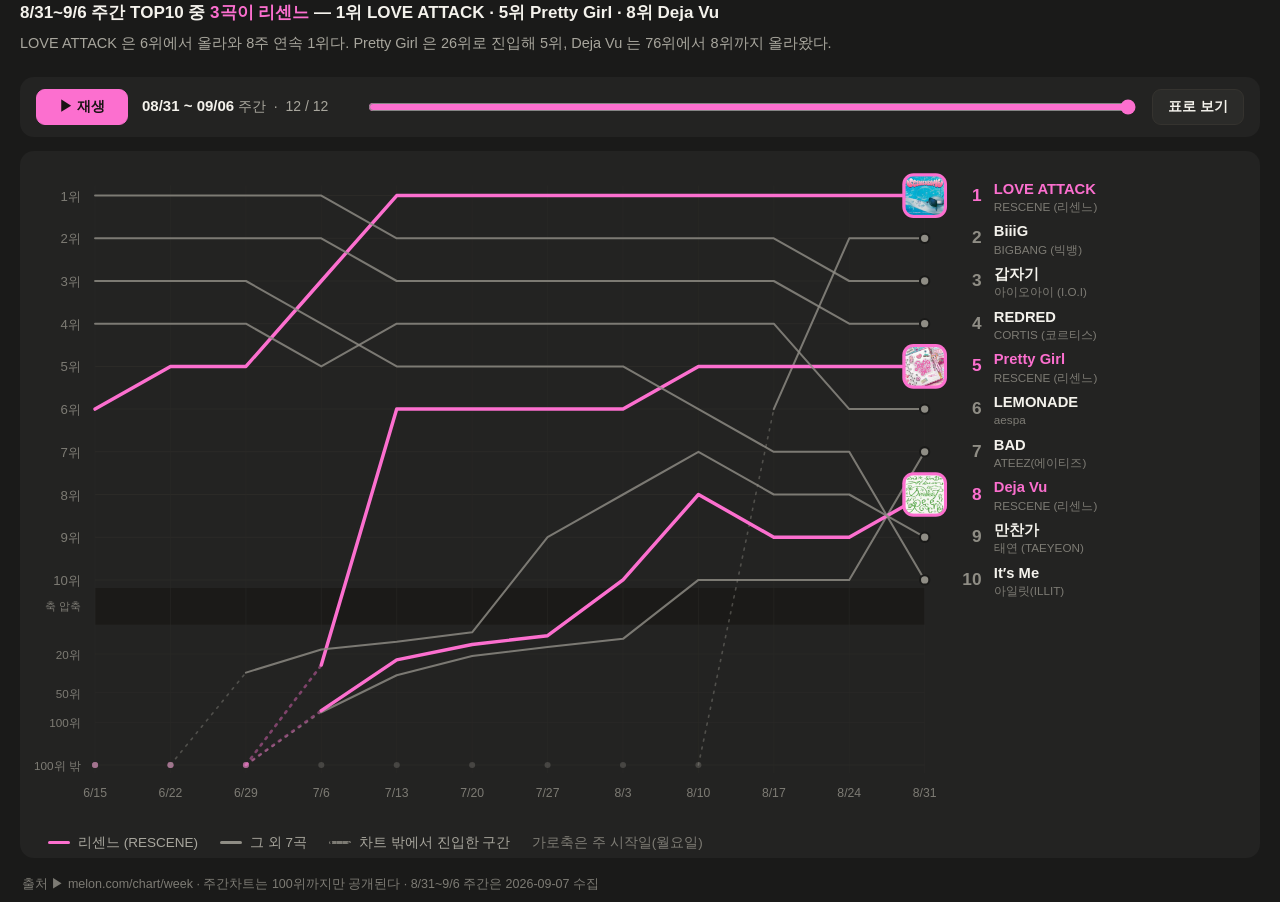
==== melon-chart.html @ 65bd8edc "멜론 주간차트 칸을 넣는다 — 만들어 둔 차트를 그대로 끼운다 2026-08-31~09-06 주간 TOP10 중 3곡이 리센느(1위 LOVE ATTACK · 5위 Pretty Gi" ====
<!doctype html>
<html lang="ko">
<head>
<meta charset="utf-8">
<meta name="viewport" content="width=device-width, initial-scale=1">
<title>멜론 주간 TOP10, 지난 12주 순위 추이</title>
<style>
  :root{
    color-scheme: dark;
    --surface:#1a1a19; --panel:#232322; --panel2:#2b2b29;
    --ink:#f4f2ec; --ink2:#a8a69d; --ink3:#7d7b74;
    --grid:#2b2a27; --grid2:#35332f;
    --gray:#8f8d85;          /* 그 외 7곡 */
    --pink:#fc6fcf;          /* 리센느 */
    --pinkdim:#8a3d74;
    --r:14px;
  }
  *{box-sizing:border-box}
  html,body{margin:0;background:var(--surface);color:var(--ink);
    font-family:Pretendard,'Pretendard Variable',-apple-system,'Segoe UI','Malgun Gothic',sans-serif;
    font-variant-numeric:tabular-nums; word-break:keep-all;}
  .wrap{max-width:1240px;margin:0 auto;padding:0 0 8px}
  h1{display:none}
  h1{font-size:31px;line-height:1.25;font-weight:800;margin:0 0 10px;letter-spacing:-.02em}
  .sub{font-size:17px;line-height:1.5;color:var(--ink);margin:0 0 6px;font-weight:600}
  .sub b{color:var(--pink);font-weight:800}
  .lead{font-size:14.5px;line-height:1.6;color:var(--ink2);margin:0 0 22px;max-width:860px}
  .bar{display:flex;align-items:center;gap:14px;flex-wrap:wrap;
    background:var(--panel);border-radius:var(--r);padding:12px 16px;margin-bottom:14px}
  button{font:inherit;color:var(--ink);background:var(--panel2);border:1px solid var(--grid2);
    border-radius:9px;padding:8px 15px;cursor:pointer;font-weight:600;font-size:14px}
  button:hover{border-color:var(--ink3)}
  button.play{background:var(--pink);color:#191313;border-color:var(--pink);min-width:92px}
  button.play:hover{filter:brightness(1.08)}
  button[aria-pressed="true"]{border-color:var(--pink);color:var(--pink)}
  .wk{font-size:14px;color:var(--ink2);min-width:210px}
  .wk b{color:var(--ink);font-weight:700;font-size:15px}
  input[type=range]{flex:1;min-width:200px;accent-color:var(--pink);height:22px}
  .card{background:var(--panel);border-radius:var(--r);padding:8px 10px 4px}
  svg{display:block;width:100%;height:auto;overflow:visible}
  .legend{display:flex;gap:22px;flex-wrap:wrap;align-items:center;
    padding:14px 18px 2px;font-size:13.5px;color:var(--ink2)}
  .legend i{display:inline-block;width:22px;height:3px;border-radius:2px;vertical-align:3px;margin-right:8px}
  .legend .dash{background:none;border-top:3px dotted var(--ink3);height:0}
  figcaption{font-size:12.5px;color:var(--ink3);line-height:1.6;margin:16px 2px 0}
  table{border-collapse:collapse;width:100%;font-size:13px;margin-top:8px}
  th,td{padding:7px 9px;text-align:right;border-bottom:1px solid var(--grid);white-space:nowrap}
  th:first-child,td:first-child{text-align:left}
  thead th{color:var(--ink2);font-weight:600;font-size:12px;border-bottom-color:var(--grid2)}
  tbody tr.rs td{color:var(--pink)}
  td.out{color:var(--ink3)}
  .tablewrap{overflow-x:auto;background:var(--panel);border-radius:var(--r);padding:6px 16px 14px;margin-top:14px}
  [hidden]{display:none!important}
  .tip{position:fixed;pointer-events:none;z-index:9;background:#0e0e0d;border:1px solid var(--grid2);
    border-radius:11px;padding:10px 12px;font-size:12.5px;line-height:1.55;min-width:210px;
    box-shadow:0 10px 28px rgba(0,0,0,.55);opacity:0;transition:opacity .12s}
  .tip h4{margin:0 0 7px;font-size:12px;color:var(--ink2);font-weight:600}
  .tip div{display:flex;justify-content:space-between;gap:16px}
  .tip .n{color:var(--ink3);width:26px;text-align:right}
  .tip .s{flex:1;color:var(--ink2);overflow:hidden;text-overflow:ellipsis}
  .tip .rs .s{color:var(--pink);font-weight:700}
  @media (max-width:720px){ h1{font-size:24px} .wrap{padding:22px 14px 40px} .wk{min-width:100%} }
</style>
</head>
<body>
<div class="wrap">
  <h1 id="ttl"></h1>
  <p class="sub" id="sub"></p>
  <p class="lead" id="lead"></p>

  <div class="bar">
    <button class="play" id="play">▶ 재생</button>
    <span class="wk" id="wklabel"></span>
    <input type="range" id="scrub" min="0" max="1100" value="1100" step="1" aria-label="주차 이동">
    <button id="tbtn" aria-pressed="false">표로 보기</button>
  </div>

  <figure class="card" style="margin:0">
    <svg id="chart" viewBox="0 0 1200 650" role="img" aria-labelledby="ttl"></svg>
    <div class="legend">
      <span><i style="background:var(--pink)"></i>리센느 (RESCENE)</span>
      <span><i style="background:var(--gray)"></i>그 외 7곡</span>
      <span><i class="dash"></i>차트 밖에서 진입한 구간</span>
      <span style="color:var(--ink3)">가로축은 주 시작일(월요일)</span>
    </div>
  </figure>

  <div class="tablewrap" id="tablewrap" hidden></div>
  <figcaption id="foot"></figcaption>
</div>
<div class="tip" id="tip"></div>

<script>
const D = {"곡":[{"곡":"LOVE ATTACK","아티스트":"RESCENE (리센느)","앨범":"SCENEDROME","곡ID":"37928381","최종순위":1,"리센느":true,"순위":[6,5,5,3,1,1,1,1,1,1,1,1],"cover":"[data-uri]"},{"곡":"BiiiG","아티스트":"BIGBANG (빅뱅)","앨범":"BiiiG","곡ID":"602839323","최종순위":2,"리센느":false,"순위":[null,null,null,null,null,null,null,null,null,6,2,2],"cover":null},{"곡":"갑자기","아티스트":"아이오아이 (I.O.I)","앨범":"I.O.I 3rd MINI ALBUM [I.O.I : LOOP]","곡ID":"602024048","최종순위":3,"리센느":false,"순위":[1,1,1,1,2,2,2,2,2,2,3,3],"cover":null},{"곡":"REDRED","아티스트":"CORTIS (코르티스)","앨범":"GREENGREEN","곡ID":"601807965","최종순위":4,"리센느":false,"순위":[2,2,2,2,3,3,3,3,3,3,4,4],"cover":null},{"곡":"Pretty Girl","아티스트":"RESCENE (리센느)","앨범":"Pretty Girl - Special Single","곡ID":"602450078","최종순위":5,"리센느":true,"순위":[null,null,null,26,6,6,6,6,5,5,5,5],"cover":"[data-uri]"},{"곡":"LEMONADE","아티스트":"aespa","앨범":"LEMONADE - The 2nd Album","곡ID":"602115220","최종순위":6,"리센느":false,"순위":[4,4,4,5,4,4,4,4,4,4,6,6],"cover":null},{"곡":"BAD","아티스트":"ATEEZ(에이티즈)","앨범":"GOLDEN HOUR : Part.5","곡ID":"602322595","최종순위":7,"리센느":false,"순위":[null,null,null,79,33,21,17,14,10,10,10,7],"cover":null},{"곡":"Deja Vu","아티스트":"RESCENE (리센느)","앨범":"Dearest","곡ID":"39231685","최종순위":8,"리센느":true,"순위":[null,null,null,76,23,16,13,10,8,9,9,8],"cover":"[data-uri]"},{"곡":"만찬가","아티스트":"태연 (TAEYEON)","앨범":"J-POP REMAKE Vol.1","곡ID":"602377105","최종순위":9,"리센느":false,"순위":[null,null,31,18,15,12,9,8,7,8,8,9],"cover":null},{"곡":"It′s Me","아티스트":"아일릿(ILLIT)","앨범":"MAMIHLAPINATAPAI","곡ID":"601899271","최종순위":10,"리센느":false,"순위":[3,3,3,4,5,5,5,5,6,7,7,10],"cover":null}],"주":[{"기준":"2026-06-15~2026-06-21","시작":"2026-06-15","끝":"2026-06-21"},{"기준":"2026-06-22~2026-06-28","시작":"2026-06-22","끝":"2026-06-28"},{"기준":"2026-06-29~2026-07-05","시작":"2026-06-29","끝":"2026-07-05"},{"기준":"2026-07-06~2026-07-12","시작":"2026-07-06","끝":"2026-07-12"},{"기준":"2026-07-13~2026-07-19","시작":"2026-07-13","끝":"2026-07-19"},{"기준":"2026-07-20~2026-07-26","시작":"2026-07-20","끝":"2026-07-26"},{"기준":"2026-07-27~2026-08-02","시작":"2026-07-27","끝":"2026-08-02"},{"기준":"2026-08-03~2026-08-09","시작":"2026-08-03","끝":"2026-08-09"},{"기준":"2026-08-10~2026-08-16","시작":"2026-08-10","끝":"2026-08-16"},{"기준":"2026-08-17~2026-08-23","시작":"2026-08-17","끝":"2026-08-23"},{"기준":"2026-08-24~2026-08-30","시작":"2026-08-24","끝":"2026-08-30"},{"기준":"2026-08-31~2026-09-06","시작":"2026-08-31","끝":"2026-09-06"}],"문구":{"타이틀":"멜론 주간 TOP10, 지난 12주 순위 추이","부제":"8/31~9/6 주간 TOP10 중 3곡이 리센느 — 1위 LOVE ATTACK · 5위 Pretty Girl · 8위 Deja Vu","리드":"LOVE ATTACK 은 6위에서 올라와 8주 연속 1위다. Pretty Girl 은 26위로 진입해 5위, Deja Vu 는 76위에서 8위까지 올라왔다.","꼬리":"출처 ▶ melon.com/chart/week · 주간차트는 100위까지만 공개된다 · 8/31~9/6 주간은 2026-09-07 수집"},"연속1위":8};
const 곡 = D.곡, 주 = D.주, N = 주.length;
document.getElementById('ttl').textContent  = D.문구.타이틀;
document.getElementById('lead').textContent = D.문구.리드;
document.getElementById('foot').textContent = D.문구.꼬리;
document.getElementById('sub').innerHTML =
  D.문구.부제.replace('3곡이 리센느','<b>3곡이 리센느</b>');

/* ---------- 좌표 ----------
   순위 축은 두 구간이다. 1~10 위는 선형으로 높이의 대부분을 쓰고(이 편의 이야기가
   전부 여기 있다), 11~100 위는 그 아래 압축 구간에 로그로 담는다. 두 구간 사이에
   눈에 보이는 「축 압축」 띠를 두어 눈금이 이어지지 않는다는 것을 밝힌다.        */
const W=1200, H=650, L=64, R=1200-320, T=36;
const A1=T, A2=T+378;                   // 1위 ~ 10위 (선형, 42px/순위)
const BRK1=A2+8, BRK2=A2+44;            // 축 압축 띠
const B1=BRK2, B2=BRK2+96;              // 11위 ~ 100위 (로그)
const OUT=B2+42;                        // 「100위 밖」 레인
const lg=Math.log;
const y = r => r<=10 ? A1+(r-1)/9*(A2-A1)
                     : B1+(lg(r)-lg(10))/(lg(100)-lg(10))*(B2-B1);
const x = i => L + i/(N-1)*(R-L);

const svg=document.getElementById('chart');
const NS='http://www.w3.org/2000/svg';
const el=(t,a)=>{const n=document.createElementNS(NS,t);for(const k in a)n.setAttribute(k,a[k]);return n;};

/* 정적 레이어 : 격자·눈금·주 라벨 — 애니메이션 중 다시 그리지 않는다 */
const gStatic=el('g'),gLine=el('g'),gHead=el('g'),gLab=el('g'),gHit=el('g');
svg.append(gStatic,gLine,gHead,gLab,gHit);

/* 축 압축 띠 — 눈금이 끊기는 자리를 눈에 보이게 둔다 */
gStatic.append(el('rect',{x:L,y:BRK1,width:R-L,height:BRK2-BRK1,fill:'#1b1a18'}));
{const t=el('text',{x:L-14,y:(BRK1+BRK2)/2+4,fill:'var(--ink3)','font-size':10.5,'text-anchor':'end'});
 t.textContent='축 압축'; gStatic.append(t);}

const 눈금=[[1,1],[2,1],[3,1],[4,1],[5,1],[6,1],[7,1],[8,1],[9,1],[10,1],[20,0],[50,0],[100,0]];
눈금.forEach(([r,강])=>{
  gStatic.append(el('line',{x1:L,x2:R,y1:y(r),y2:y(r),stroke:'var(--grid)','stroke-width':1,
                            opacity:강?1:.75}));
  const t=el('text',{x:L-14,y:y(r)+5,fill:'var(--ink3)','font-size':강?13:11.5,'text-anchor':'end'});
  t.textContent=r+'위'; gStatic.append(t);
});
gStatic.append(el('line',{x1:L,x2:R,y1:OUT,y2:OUT,stroke:'var(--grid)','stroke-width':1}));
{const t=el('text',{x:L-14,y:OUT+5,fill:'var(--ink3)','font-size':11.5,'text-anchor':'end'});
 t.textContent='100위 밖'; gStatic.append(t);}

주.forEach((w,i)=>{
  gStatic.append(el('line',{x1:x(i),x2:x(i),y1:T-10,y2:OUT+8,stroke:'var(--grid)','stroke-width':1,opacity:.5}));
  const [,m,d]=w.시작.split('-');
  const t=el('text',{x:x(i),y:OUT+32,fill:'var(--ink3)','font-size':12,'text-anchor':'middle'});
  t.textContent=(+m)+'/'+(+d); gStatic.append(t);
});

/* ---------- 곡별 기하 ---------- */
곡.forEach(c=>{
  c.pts = c.순위.map((r,i)=> r==null ? null : [x(i), y(r)]);
  c.first = c.순위.findIndex(r=>r!=null);           // 차트 진입 주
  c.color = c.리센느 ? 'var(--pink)' : 'var(--gray)';
  c.w     = c.리센느 ? 3.4 : 2;
  c.path  = el('path',{fill:'none',stroke:c.color,'stroke-width':c.w,
                       'stroke-linecap':'round','stroke-linejoin':'round',
                       opacity:c.리센느?1:.82});
  c.entry = el('line',{stroke:c.color,'stroke-width':c.리센느?2.6:1.6,
                       'stroke-dasharray':'2 6','stroke-linecap':'round',opacity:.42});
  gLine.append(c.entry,c.path);

  if(c.리센느){                              /* 앨범 표지가 라인의 머리를 타고 간다 */
    c.head = el('g');
    c.head.append(el('rect',{x:-22,y:-22,width:44,height:44,rx:11,fill:'var(--pink)'}));
    const im=el('image',{x:-19,y:-19,width:38,height:38,href:c.cover,
                         preserveAspectRatio:'xMidYMid slice'});
    im.setAttribute('clip-path','inset(0 round 8px)');
    c.head.append(im);
  }else{
    c.head = el('circle',{r:4.6,fill:c.color,stroke:'var(--surface)','stroke-width':2});
  }
  gHead.append(c.head);

  /* 차트 밖이었던 주 — 아래 레인에 옅은 점으로 남긴다 */
  c.outDots = el('g');
  for(let i=0;i<c.first;i++)
    c.outDots.append(el('circle',{cx:x(i),cy:OUT,r:3,fill:c.color,opacity:.32}));
  gLine.append(c.outDots);

  /* 오른쪽 끝 직접 라벨 (순위 · 곡 · 아티스트) */
  c.lab = el('g');
  const rk=el('text',{x:R+56,y:5,fill:c.color,'font-size':17,'font-weight':800,'text-anchor':'end'});
  const nm=el('text',{x:R+68,y:-2,fill:c.리센느?'var(--pink)':'var(--ink)','font-size':14.5,
                      'font-weight':c.리센느?800:600});
  const ar=el('text',{x:R+68,y:15,fill:'var(--ink3)','font-size':11.5});
  nm.textContent=c.곡; ar.textContent=c.아티스트;
  c.lab.append(rk,nm,ar); c.labRank=rk;
  gLab.append(c.lab);
});

/* ---------- 프레임 그리기 ---------- */
const 보간=(a,b,t)=>a+(b-a)*t;
function 위치(c,p){                       // p = 실수 주차 인덱스
  const i=Math.min(Math.floor(p),N-1), f=p-i;
  const a=c.pts[i], b=c.pts[i+1];
  if(a&&b) return [보간(a[0],b[0],f),보간(a[1],b[1],f)];
  if(a) return a;
  if(b&&f>0) return [x(p), OUT];          // 진입 직전: 밖 레인에서 대기
  return null;
}
function draw(p){
  const done=Math.floor(p+1e-9);
  곡.forEach(c=>{
    const seg=[];
    for(let i=c.first;i>=0&&i<=Math.min(done,N-1);i++) if(c.pts[i]) seg.push(c.pts[i]);
    const cur = p>=c.first ? 위치(c,p) : null;
    if(cur && (seg.length===0 || cur[0]>seg[seg.length-1][0]+.01)) seg.push(cur);
    c.path.setAttribute('d', seg.length>1 ? 'M'+seg.map(q=>q[0].toFixed(1)+' '+q[1].toFixed(1)).join('L') : '');

    const 보임 = cur!=null;
    c.head.style.display = 보임?'':'none';
    c.lab.style.display  = 보임?'':'none';
    c.cy = 보임 ? cur[1] : null;
    /* 「그 주 차트 밖이었다」는 점은 지나온 주까지만 켠다 */
    [...c.outDots.children].forEach((d,i)=> d.setAttribute('opacity', i<=p?.32:0));
    if(!보임){ c.entry.setAttribute('opacity',0); return; }

    if(c.리센느) c.head.setAttribute('transform','translate('+cur[0].toFixed(1)+','+cur[1].toFixed(1)+')');
    else { c.head.setAttribute('cx',cur[0].toFixed(1)); c.head.setAttribute('cy',cur[1].toFixed(1)); }

    /* 차트 밖 → 첫 등장 점을 잇는 점선 */
    if(c.first>0 && p>=c.first){
      c.entry.setAttribute('x1',x(c.first-1)); c.entry.setAttribute('y1',OUT);
      c.entry.setAttribute('x2',c.pts[c.first][0]); c.entry.setAttribute('y2',c.pts[c.first][1]);
      c.entry.setAttribute('opacity',.42);
    } else c.entry.setAttribute('opacity',0);
  });

  /* 라벨은 현재 순위 순으로 쌓되 서로 38px 이상 떨어뜨린다 */
  const 보이는=곡.filter(c=>c.cy!=null).sort((a,b)=>a.cy-b.cy);
  const wi0=Math.min(Math.round(p),N-1);
  let prev=-1e9;
  보이는.forEach(c=>{
    const ly=Math.max(c.cy, prev+38); prev=ly;
    c.lab.setAttribute('transform','translate(0,'+ly.toFixed(1)+')');
    const r=c.순위[wi0]; c.labRank.textContent = r!=null ? r : '';
  });

  const wi=Math.min(Math.round(p),N-1), w=주[wi];
  document.getElementById('wklabel').innerHTML =
    '<b>'+w.시작.slice(5).replace('-','/')+' ~ '+w.끝.slice(5).replace('-','/')+'</b> 주간 &nbsp;·&nbsp; '+(wi+1)+' / '+N;
}

/* ---------- 재생 ---------- */
const scrub=document.getElementById('scrub'), playBtn=document.getElementById('play');
scrub.max=(N-1)*100;
let p=N-1, playing=false, last=0;
const 속도=1.15;                                   // 초당 주차
function set(v){ p=Math.max(0,Math.min(N-1,v)); scrub.value=Math.round(p*100); draw(p); }
function tick(ts){
  if(!playing) return;
  if(last){ p+=(ts-last)/1000*속도; }
  last=ts;
  if(p>=N-1){ set(N-1); stop(); return; }
  set(p); requestAnimationFrame(tick);
}
function play(){ if(p>=N-1) p=0; playing=true; last=0; playBtn.textContent='❚❚ 정지';
  requestAnimationFrame(tick); }
function stop(){ playing=false; playBtn.textContent='▶ 재생'; }
playBtn.onclick=()=> playing?stop():play();
scrub.oninput=()=>{ stop(); set(+scrub.value/100); };

/* ---------- 크로스헤어 · 툴팁 ---------- */
const tip=document.getElementById('tip');
const hit=el('rect',{x:L,y:T-14,width:R-L,height:OUT-T+28,fill:'transparent'});
const cross=el('line',{y1:T-14,y2:OUT+8,stroke:'var(--ink3)','stroke-width':1,opacity:0});
gHit.append(cross,hit);
hit.addEventListener('pointermove',e=>{
  const bb=svg.getBoundingClientRect(), sx=(e.clientX-bb.left)/bb.width*W;
  const i=Math.max(0,Math.min(N-1,Math.round((sx-L)/((R-L)/(N-1)))));
  cross.setAttribute('x1',x(i)); cross.setAttribute('x2',x(i)); cross.setAttribute('opacity',.6);
  const w=주[i];
  const 행=곡.map(c=>({c,r:c.순위[i]})).sort((a,b)=>(a.r??999)-(b.r??999));
  tip.innerHTML='<h4>'+w.시작+' ~ '+w.끝+'</h4>'+행.map(o=>
    '<div class="'+(o.c.리센느?'rs':'')+'"><span class="n">'+(o.r??'–')+'</span>'+
    '<span class="s">'+o.c.곡+'</span></div>').join('');
  tip.style.opacity=1;
  const tw=tip.offsetWidth||230;
  tip.style.left=Math.min(window.innerWidth-tw-12,e.clientX+18)+'px';
  tip.style.top =Math.min(window.innerHeight-tip.offsetHeight-12,e.clientY-30)+'px';
});
hit.addEventListener('pointerleave',()=>{tip.style.opacity=0;cross.setAttribute('opacity',0);});

/* ---------- 표 ---------- */
const tw=document.getElementById('tablewrap'), tbtn=document.getElementById('tbtn');
tw.innerHTML='<table><thead><tr><th>곡 · 아티스트</th>'+
  주.map(w=>'<th>'+w.시작.slice(5).replace('-','/')+'</th>').join('')+'</tr></thead><tbody>'+
  곡.map(c=>'<tr class="'+(c.리센느?'rs':'')+'"><td>'+c.곡+' <span style="color:var(--ink3)">· '+c.아티스트+'</span></td>'+
    c.순위.map(r=>r==null?'<td class="out">밖</td>':'<td>'+r+'</td>').join('')+'</tr>').join('')+
  '</tbody></table><p style="font-size:12px;color:var(--ink3);margin:10px 2px 0">「밖」 = 그 주 100위 밖. 멜론 주간차트는 100위까지만 공개된다.</p>';
tbtn.onclick=()=>{const on=tw.hidden; tw.hidden=!on; tbtn.setAttribute('aria-pressed',String(on));
  tbtn.textContent = on?'표 접기':'표로 보기';};

draw(N-1);
</script>
<script>
/* 부모(rescene-now)에게 제 높이를 알려 준다 — 창 폭에 따라 내용 높이가 달라진다 */
function _h(){ try{ parent.postMessage(
  {멜론차트높이: Math.ceil(document.body.getBoundingClientRect().height)}, "*"); }catch(e){} }
new ResizeObserver(_h).observe(document.body); addEventListener("load", _h); _h();
</script>
</body>
</html>
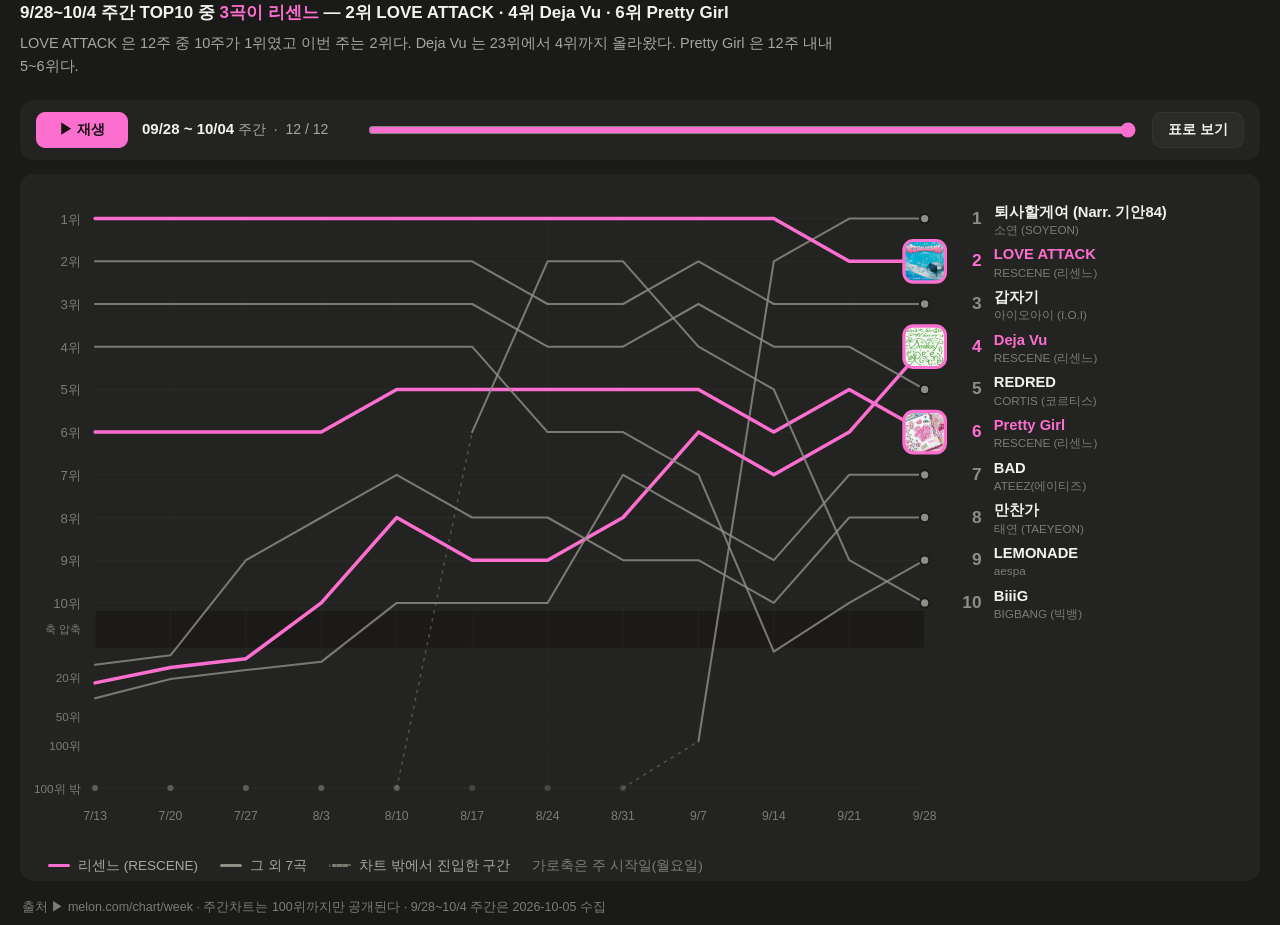
==== commit f15ff5ca: "멜론 주간차트를 9/28~10/4 주로, 광고 영상 34편 추가 - melon-chart.html: 12주 구간 7/13~10/4, TOP10 중 리센느 2위·4위·6위. 문구를 " ====
--- a/melon-chart.html
+++ b/melon-chart.html
@@ -77,12 +77,7 @@
 
   <figure class="card" style="margin:0">
     <svg id="chart" viewBox="0 0 1200 650" role="img" aria-labelledby="ttl"></svg>
-    <div class="legend">
-      <span><i style="background:var(--pink)"></i>리센느 (RESCENE)</span>
-      <span><i style="background:var(--gray)"></i>그 외 7곡</span>
-      <span><i class="dash"></i>차트 밖에서 진입한 구간</span>
-      <span style="color:var(--ink3)">가로축은 주 시작일(월요일)</span>
-    </div>
+    <div class="legend" id="legend"></div>
   </figure>
 
   <div class="tablewrap" id="tablewrap" hidden></div>
@@ -91,26 +86,52 @@
 <div class="tip" id="tip"></div>
 
 <script>
-const D = {"곡":[{"곡":"LOVE ATTACK","아티스트":"RESCENE (리센느)","앨범":"SCENEDROME","곡ID":"37928381","최종순위":1,"리센느":true,"순위":[6,5,5,3,1,1,1,1,1,1,1,1],"cover":"[data-uri]"},{"곡":"BiiiG","아티스트":"BIGBANG (빅뱅)","앨범":"BiiiG","곡ID":"602839323","최종순위":2,"리센느":false,"순위":[null,null,null,null,null,null,null,null,null,6,2,2],"cover":null},{"곡":"갑자기","아티스트":"아이오아이 (I.O.I)","앨범":"I.O.I 3rd MINI ALBUM [I.O.I : LOOP]","곡ID":"602024048","최종순위":3,"리센느":false,"순위":[1,1,1,1,2,2,2,2,2,2,3,3],"cover":null},{"곡":"REDRED","아티스트":"CORTIS (코르티스)","앨범":"GREENGREEN","곡ID":"601807965","최종순위":4,"리센느":false,"순위":[2,2,2,2,3,3,3,3,3,3,4,4],"cover":null},{"곡":"Pretty Girl","아티스트":"RESCENE (리센느)","앨범":"Pretty Girl - Special Single","곡ID":"602450078","최종순위":5,"리센느":true,"순위":[null,null,null,26,6,6,6,6,5,5,5,5],"cover":"[data-uri]"},{"곡":"LEMONADE","아티스트":"aespa","앨범":"LEMONADE - The 2nd Album","곡ID":"602115220","최종순위":6,"리센느":false,"순위":[4,4,4,5,4,4,4,4,4,4,6,6],"cover":null},{"곡":"BAD","아티스트":"ATEEZ(에이티즈)","앨범":"GOLDEN HOUR : Part.5","곡ID":"602322595","최종순위":7,"리센느":false,"순위":[null,null,null,79,33,21,17,14,10,10,10,7],"cover":null},{"곡":"Deja Vu","아티스트":"RESCENE (리센느)","앨범":"Dearest","곡ID":"39231685","최종순위":8,"리센느":true,"순위":[null,null,null,76,23,16,13,10,8,9,9,8],"cover":"[data-uri]"},{"곡":"만찬가","아티스트":"태연 (TAEYEON)","앨범":"J-POP REMAKE Vol.1","곡ID":"602377105","최종순위":9,"리센느":false,"순위":[null,null,31,18,15,12,9,8,7,8,8,9],"cover":null},{"곡":"It′s Me","아티스트":"아일릿(ILLIT)","앨범":"MAMIHLAPINATAPAI","곡ID":"601899271","최종순위":10,"리센느":false,"순위":[3,3,3,4,5,5,5,5,6,7,7,10],"cover":null}],"주":[{"기준":"2026-06-15~2026-06-21","시작":"2026-06-15","끝":"2026-06-21"},{"기준":"2026-06-22~2026-06-28","시작":"2026-06-22","끝":"2026-06-28"},{"기준":"2026-06-29~2026-07-05","시작":"2026-06-29","끝":"2026-07-05"},{"기준":"2026-07-06~2026-07-12","시작":"2026-07-06","끝":"2026-07-12"},{"기준":"2026-07-13~2026-07-19","시작":"2026-07-13","끝":"2026-07-19"},{"기준":"2026-07-20~2026-07-26","시작":"2026-07-20","끝":"2026-07-26"},{"기준":"2026-07-27~2026-08-02","시작":"2026-07-27","끝":"2026-08-02"},{"기준":"2026-08-03~2026-08-09","시작":"2026-08-03","끝":"2026-08-09"},{"기준":"2026-08-10~2026-08-16","시작":"2026-08-10","끝":"2026-08-16"},{"기준":"2026-08-17~2026-08-23","시작":"2026-08-17","끝":"2026-08-23"},{"기준":"2026-08-24~2026-08-30","시작":"2026-08-24","끝":"2026-08-30"},{"기준":"2026-08-31~2026-09-06","시작":"2026-08-31","끝":"2026-09-06"}],"문구":{"타이틀":"멜론 주간 TOP10, 지난 12주 순위 추이","부제":"8/31~9/6 주간 TOP10 중 3곡이 리센느 — 1위 LOVE ATTACK · 5위 Pretty Girl · 8위 Deja Vu","리드":"LOVE ATTACK 은 6위에서 올라와 8주 연속 1위다. Pretty Girl 은 26위로 진입해 5위, Deja Vu 는 76위에서 8위까지 올라왔다.","꼬리":"출처 ▶ melon.com/chart/week · 주간차트는 100위까지만 공개된다 · 8/31~9/6 주간은 2026-09-07 수집"},"연속1위":8};
+const D = {"곡":[{"곡":"퇴사할게여 (Narr. 기안84)","아티스트":"소연 (SOYEON)","앨범":"끝내주는 인생","곡ID":"602862199","최종순위":1,"리센느":false,"순위":[null,null,null,null,null,null,null,null,91,2,1,1],"cover":null},{"곡":"LOVE ATTACK","아티스트":"RESCENE (리센느)","앨범":"SCENEDROME","곡ID":"37928381","최종순위":2,"리센느":true,"순위":[1,1,1,1,1,1,1,1,1,1,2,2],"cover":"[data-uri]"},{"곡":"갑자기","아티스트":"아이오아이 (I.O.I)","앨범":"I.O.I 3rd MINI ALBUM [I.O.I : LOOP]","곡ID":"602024048","최종순위":3,"리센느":false,"순위":[2,2,2,2,2,2,3,3,2,3,3,3],"cover":null},{"곡":"Deja Vu","아티스트":"RESCENE (리센느)","앨범":"Dearest","곡ID":"39231685","최종순위":4,"리센느":true,"순위":[23,16,13,10,8,9,9,8,6,7,6,4],"cover":"[data-uri]"},{"곡":"REDRED","아티스트":"CORTIS (코르티스)","앨범":"GREENGREEN","곡ID":"601807965","최종순위":5,"리센느":false,"순위":[3,3,3,3,3,3,4,4,3,4,4,5],"cover":null},{"곡":"Pretty Girl","아티스트":"RESCENE (리센느)","앨범":"Pretty Girl - Special Single","곡ID":"602450078","최종순위":6,"리센느":true,"순위":[6,6,6,6,5,5,5,5,5,6,5,6],"cover":"[data-uri]"},{"곡":"BAD","아티스트":"ATEEZ(에이티즈)","앨범":"GOLDEN HOUR : Part.5","곡ID":"602322595","최종순위":7,"리센느":false,"순위":[33,21,17,14,10,10,10,7,8,9,7,7],"cover":null},{"곡":"만찬가","아티스트":"태연 (TAEYEON)","앨범":"J-POP REMAKE Vol.1","곡ID":"602377105","최종순위":8,"리센느":false,"순위":[15,12,9,8,7,8,8,9,9,10,8,8],"cover":null},{"곡":"LEMONADE","아티스트":"aespa","앨범":"LEMONADE - The 2nd Album","곡ID":"602115220","최종순위":9,"리센느":false,"순위":[4,4,4,4,4,4,6,6,7,11,10,9],"cover":null},{"곡":"BiiiG","아티스트":"BIGBANG (빅뱅)","앨범":"BiiiG","곡ID":"602839323","최종순위":10,"리센느":false,"순위":[null,null,null,null,null,6,2,2,4,5,9,10],"cover":null}],"주":[{"기준":"2026-07-13~2026-07-19","시작":"2026-07-13","끝":"2026-07-19"},{"기준":"2026-07-20~2026-07-26","시작":"2026-07-20","끝":"2026-07-26"},{"기준":"2026-07-27~2026-08-02","시작":"2026-07-27","끝":"2026-08-02"},{"기준":"2026-08-03~2026-08-09","시작":"2026-08-03","끝":"2026-08-09"},{"기준":"2026-08-10~2026-08-16","시작":"2026-08-10","끝":"2026-08-16"},{"기준":"2026-08-17~2026-08-23","시작":"2026-08-17","끝":"2026-08-23"},{"기준":"2026-08-24~2026-08-30","시작":"2026-08-24","끝":"2026-08-30"},{"기준":"2026-08-31~2026-09-06","시작":"2026-08-31","끝":"2026-09-06"},{"기준":"2026-09-07~2026-09-13","시작":"2026-09-07","끝":"2026-09-13"},{"기준":"2026-09-14~2026-09-20","시작":"2026-09-14","끝":"2026-09-20"},{"기준":"2026-09-21~2026-09-27","시작":"2026-09-21","끝":"2026-09-27"},{"기준":"2026-09-28~2026-10-04","시작":"2026-09-28","끝":"2026-10-04"}],"문구":{"타이틀":"멜론 주간 TOP10, 지난 12주 순위 추이","부제":"9/28~10/4 주간 TOP10 중 3곡이 리센느 — 2위 LOVE ATTACK · 4위 Deja Vu · 6위 Pretty Girl","리드":"LOVE ATTACK 은 12주 중 10주가 1위였고 이번 주는 2위다. Deja Vu 는 23위에서 4위까지 올라왔다. Pretty Girl 은 12주 내내 5~6위다.","꼬리":"출처 ▶ melon.com/chart/week · 주간차트는 100위까지만 공개된다 · 9/28~10/4 주간은 2026-10-05 수집"},"범례":[{"종류":"선","색":"var(--pink)","글":"리센느 (RESCENE)"},{"종류":"선","색":"var(--gray)","글":"그 외 7곡"},{"종류":"점선","글":"차트 밖에서 진입한 구간"},{"종류":"글","글":"가로축은 주 시작일(월요일)"}]};
 const 곡 = D.곡, 주 = D.주, N = 주.length;
 document.getElementById('ttl').textContent  = D.문구.타이틀;
 document.getElementById('lead').textContent = D.문구.리드;
 document.getElementById('foot').textContent = D.문구.꼬리;
 document.getElementById('sub').innerHTML =
-  D.문구.부제.replace('3곡이 리센느','<b>3곡이 리센느</b>');
+  D.문구.부제.replace(/(\d+곡이 리센느)/,'<b>$1</b>');
+
+/* ---------- 범례 — 막마다 선의 뜻이 달라 데이터가 정한다 ---------- */
+(D.범례 || [{종류:'선',색:'var(--pink)',글:'리센느 (RESCENE)'},
+            {종류:'선',색:'var(--gray)',글:'그 외 7곡'},
+            {종류:'점선',글:'차트 밖에서 진입한 구간'},
+            {종류:'글',글:'가로축은 주 시작일(월요일)'}]).forEach(item=>{
+  const sp=document.createElement('span');
+  if(item.종류==='선'){ const i=document.createElement('i'); i.style.background=item.색; sp.append(i); }
+  else if(item.종류==='점선'){ const i=document.createElement('i'); i.className='dash'; sp.append(i); }
+  else sp.style.color='var(--ink3)';
+  sp.append(document.createTextNode(item.글));
+  document.getElementById('legend').append(sp);
+});
 
 /* ---------- 좌표 ----------
    순위 축은 두 구간이다. 1~10 위는 선형으로 높이의 대부분을 쓰고(이 편의 이야기가
    전부 여기 있다), 11~100 위는 그 아래 압축 구간에 로그로 담는다. 두 구간 사이에
    눈에 보이는 「축 압축」 띠를 두어 눈금이 이어지지 않는다는 것을 밝힌다.        */
 const W=1200, H=650, L=64, R=1200-320, T=36;
-const A1=T, A2=T+378;                   // 1위 ~ 10위 (선형, 42px/순위)
-const BRK1=A2+8, BRK2=A2+44;            // 축 압축 띠
-const B1=BRK2, B2=BRK2+96;              // 11위 ~ 100위 (로그)
-const OUT=B2+42;                        // 「100위 밖」 레인
 const lg=Math.log;
-const y = r => r<=10 ? A1+(r-1)/9*(A2-A1)
-                     : B1+(lg(r)-lg(10))/(lg(100)-lg(10))*(B2-B1);
+const 축 = D.축 || 'top10';
+const 끊김 = D.끊김 || 'entry';          // 'entry' = 첫 진입만 점선 · '레인' = 빠진 구간을 레인으로 잇는다
+let y, 눈금, BRK1=null, BRK2=null, OUT;
+if(축==='top10'){
+  /* 1~10 위는 선형으로 높이의 대부분을 쓰고(이 편의 이야기가 전부 여기 있다),
+     11~100 위는 그 아래 압축 구간에 로그로 담는다. 사이에 「축 압축」 띠를 둔다. */
+  const A1=T, A2=T+378, B1=A2+44, B2=A2+44+96;
+  BRK1=A2+8; BRK2=A2+44; OUT=B2+42;
+  y = r => r<=10 ? A1+(r-1)/9*(A2-A1)
+                 : B1+(lg(r)-lg(10))/(lg(100)-lg(10))*(B2-B1);
+  눈금=[[1,1],[2,1],[3,1],[4,1],[5,1],[6,1],[7,1],[8,1],[9,1],[10,1],[20,0],[50,0],[100,0]];
+}else{
+  /* 'log100' — 1~100 을 한 로그 축에 담는다. 순위가 100위 근처까지 오르내리는
+     긴 구간을 볼 때 쓴다. 축이 끊기지 않으므로 압축 띠도 없다. */
+  const P1=T, P2=T+468;
+  OUT=P2+54;
+  y = r => P1+(lg(r)-lg(1))/(lg(100)-lg(1))*(P2-P1);
+  눈금=[[1,1],[2,1],[3,1],[5,1],[10,1],[20,1],[50,1],[100,1]];
+}
 const x = i => L + i/(N-1)*(R-L);
 
 const svg=document.getElementById('chart');
@@ -121,12 +142,13 @@
 const gStatic=el('g'),gLine=el('g'),gHead=el('g'),gLab=el('g'),gHit=el('g');
 svg.append(gStatic,gLine,gHead,gLab,gHit);
 
-/* 축 압축 띠 — 눈금이 끊기는 자리를 눈에 보이게 둔다 */
-gStatic.append(el('rect',{x:L,y:BRK1,width:R-L,height:BRK2-BRK1,fill:'#1b1a18'}));
-{const t=el('text',{x:L-14,y:(BRK1+BRK2)/2+4,fill:'var(--ink3)','font-size':10.5,'text-anchor':'end'});
- t.textContent='축 압축'; gStatic.append(t);}
-
-const 눈금=[[1,1],[2,1],[3,1],[4,1],[5,1],[6,1],[7,1],[8,1],[9,1],[10,1],[20,0],[50,0],[100,0]];
+/* 축 압축 띠 — 눈금이 끊기는 자리를 눈에 보이게 둔다 (top10 축에만 있다) */
+if(BRK1!=null){
+  gStatic.append(el('rect',{x:L,y:BRK1,width:R-L,height:BRK2-BRK1,fill:'#1b1a18'}));
+  const t=el('text',{x:L-14,y:(BRK1+BRK2)/2+4,fill:'var(--ink3)','font-size':10.5,'text-anchor':'end'});
+  t.textContent='축 압축'; gStatic.append(t);
+}
+
 눈금.forEach(([r,강])=>{
   gStatic.append(el('line',{x1:L,x2:R,y1:y(r),y2:y(r),stroke:'var(--grid)','stroke-width':1,
                             opacity:강?1:.75}));
@@ -137,17 +159,25 @@
 {const t=el('text',{x:L-14,y:OUT+5,fill:'var(--ink3)','font-size':11.5,'text-anchor':'end'});
  t.textContent='100위 밖'; gStatic.append(t);}
 
-주.forEach((w,i)=>{
+/* 가로축 — 칸이 많은 편(107주)은 다 적으면 뭉개지므로 데이터가 라벨을 골라 준다 */
+const x라벨 = D.x라벨 || 주.map((w,i)=>({i:i, 글:(+w.시작.split('-')[1])+'/'+(+w.시작.split('-')[2])}));
+const x라벨정리 = x라벨.filter((v,k,a)=> k===a.length-1 || (a[k+1].i - v.i) > (N-1)/22);
+x라벨정리.forEach(({i,글})=>{
   gStatic.append(el('line',{x1:x(i),x2:x(i),y1:T-10,y2:OUT+8,stroke:'var(--grid)','stroke-width':1,opacity:.5}));
-  const [,m,d]=w.시작.split('-');
   const t=el('text',{x:x(i),y:OUT+32,fill:'var(--ink3)','font-size':12,'text-anchor':'middle'});
-  t.textContent=(+m)+'/'+(+d); gStatic.append(t);
+  t.textContent=글; gStatic.append(t);
 });
 
 /* ---------- 곡별 기하 ---------- */
 곡.forEach(c=>{
   c.pts = c.순위.map((r,i)=> r==null ? null : [x(i), y(r)]);
   c.first = c.순위.findIndex(r=>r!=null);           // 차트 진입 주
+  /* 레인 모드 : 빠진 주도 「100위 밖」 레인의 자리로 친다. 그래야 60주씩 빠진 곡의
+     선이 그 사이를 가로질러 「그동안 차트에 있었다」로 읽히는 거짓이 안 생긴다.
+     밖 구간은 점선으로 그려 「값이 아니라 밖이었다는 사실」임을 밝힌다. */
+  c.레인 = OUT + (곡.indexOf(c) - (곡.length-1)/2) * (곡.length>1 ? 8 : 0);
+  c.자리 = c.순위.map((r,i)=> r==null ? [x(i), c.레인] : [x(i), y(r)]);
+  c.안 = c.순위.map(r=> r!=null);
   c.color = c.리센느 ? 'var(--pink)' : 'var(--gray)';
   c.w     = c.리센느 ? 3.4 : 2;
   c.path  = el('path',{fill:'none',stroke:c.color,'stroke-width':c.w,
@@ -155,7 +185,9 @@
                        opacity:c.리센느?1:.82});
   c.entry = el('line',{stroke:c.color,'stroke-width':c.리센느?2.6:1.6,
                        'stroke-dasharray':'2 6','stroke-linecap':'round',opacity:.42});
-  gLine.append(c.entry,c.path);
+  c.밖path = el('path',{fill:'none',stroke:c.color,'stroke-width':c.리센느?2.6:1.6,
+                       'stroke-dasharray':'2 6','stroke-linecap':'round',opacity:.42});
+  gLine.append(c.entry,c.밖path,c.path);
 
   if(c.리센느){                              /* 앨범 표지가 라인의 머리를 타고 간다 */
     c.head = el('g');
@@ -167,7 +199,8 @@
   }else{
     c.head = el('circle',{r:4.6,fill:c.color,stroke:'var(--surface)','stroke-width':2});
   }
-  gHead.append(c.head);
+  c.dot = el('circle',{r:4.2,fill:c.color,stroke:'var(--surface)','stroke-width':2});
+  gHead.append(c.head, c.dot);
 
   /* 차트 밖이었던 주 — 아래 레인에 옅은 점으로 남긴다 */
   c.outDots = el('g');
@@ -196,14 +229,55 @@
   if(b&&f>0) return [x(p), OUT];          // 진입 직전: 밖 레인에서 대기
   return null;
 }
+const 그리기 = q => q[0].toFixed(1)+' '+q[1].toFixed(1);
+function 레인그리기(c,p){
+  /* 「안」이 이어지는 토막은 실선, 「밖」이 이어지는 토막은 점선. 경계 한 점씩을
+     양쪽에 겹쳐 넣어 선이 끊겨 보이지 않게 한다. */
+  const 끝=Math.min(p,N-1), i0=Math.floor(끝), f=끝-i0;
+  const 자리=[]; for(let i=0;i<=i0;i++) 자리.push(c.자리[i]);
+  if(f>0.001 && i0+1<N){ const a=c.자리[i0], b=c.자리[i0+1];
+    자리.push([a[0]+(b[0]-a[0])*f, a[1]+(b[1]-a[1])*f]); }
+  const 안=[]; for(let i=0;i<=i0;i++) 안.push(c.안[i]);
+  if(자리.length>안.length) 안.push(c.안[Math.min(i0+1,N-1)]);
+  const 실=[], 점=[]; let cur=null, mode=null;
+  for(let i=0;i<자리.length;i++){
+    const m=안[i];
+    if(mode===null){ cur=[자리[i]]; mode=m; continue; }
+    if(m===mode){ cur.push(자리[i]); continue; }
+    cur.push(자리[i]);                                  // 경계 점을 양쪽에 겹친다
+    (mode?실:점).push(cur);
+    cur=[자리[i-1],자리[i]]; mode=m;
+  }
+  if(cur) (mode?실:점).push(cur);
+  const d=a=>a.filter(v=>v.length>1).map(v=>'M'+v.map(그리기).join('L')).join(' ');
+  c.path.setAttribute('d', d(실));
+  c.밖path.setAttribute('d', d(점));
+  c.entry.setAttribute('opacity',0);
+  return 자리[자리.length-1];
+}
 function draw(p){
   const done=Math.floor(p+1e-9);
   곡.forEach(c=>{
+    if(끊김==='레인'){
+      const cur=레인그리기(c,p);
+      const wi=Math.min(Math.round(p),N-1), 안 = c.안[wi];
+      /* 차트 안일 때만 표지가 라인 머리를 탄다 — 밖에서는 다 같은 레인이라 포개진다 */
+      c.head.style.display = 안 ? '' : 'none';
+      c.dot.style.display  = 안 ? 'none' : '';
+      c.lab.style.display=''; c.cy=cur[1];
+      if(c.리센느) c.head.setAttribute('transform','translate('+cur[0].toFixed(1)+','+cur[1].toFixed(1)+')');
+      else { c.head.setAttribute('cx',cur[0].toFixed(1)); c.head.setAttribute('cy',cur[1].toFixed(1)); }
+      c.dot.setAttribute('cx',cur[0].toFixed(1)); c.dot.setAttribute('cy',cur[1].toFixed(1));
+      [...c.outDots.children].forEach(d=>d.setAttribute('opacity',0));
+      return;
+    }
+    c.dot.style.display='none';
     const seg=[];
     for(let i=c.first;i>=0&&i<=Math.min(done,N-1);i++) if(c.pts[i]) seg.push(c.pts[i]);
     const cur = p>=c.first ? 위치(c,p) : null;
     if(cur && (seg.length===0 || cur[0]>seg[seg.length-1][0]+.01)) seg.push(cur);
     c.path.setAttribute('d', seg.length>1 ? 'M'+seg.map(q=>q[0].toFixed(1)+' '+q[1].toFixed(1)).join('L') : '');
+    c.밖path.setAttribute('d','');
 
     const 보임 = cur!=null;
     c.head.style.display = 보임?'':'none';
@@ -231,12 +305,13 @@
   보이는.forEach(c=>{
     const ly=Math.max(c.cy, prev+38); prev=ly;
     c.lab.setAttribute('transform','translate(0,'+ly.toFixed(1)+')');
-    const r=c.순위[wi0]; c.labRank.textContent = r!=null ? r : '';
+    const r=c.순위[wi0]; c.labRank.textContent = r!=null ? r : (끊김==='레인' ? '밖' : '');
   });
 
   const wi=Math.min(Math.round(p),N-1), w=주[wi];
   document.getElementById('wklabel').innerHTML =
-    '<b>'+w.시작.slice(5).replace('-','/')+' ~ '+w.끝.slice(5).replace('-','/')+'</b> 주간 &nbsp;·&nbsp; '+(wi+1)+' / '+N;
+    '<b>'+(w.라벨 || w.시작.slice(5).replace('-','/')+' ~ '+w.끝.slice(5).replace('-','/'))+'</b> '
+    + (D.단위||'주간') + ' &nbsp;·&nbsp; '+(wi+1)+' / '+N;
 }
 
 /* ---------- 재생 ---------- */
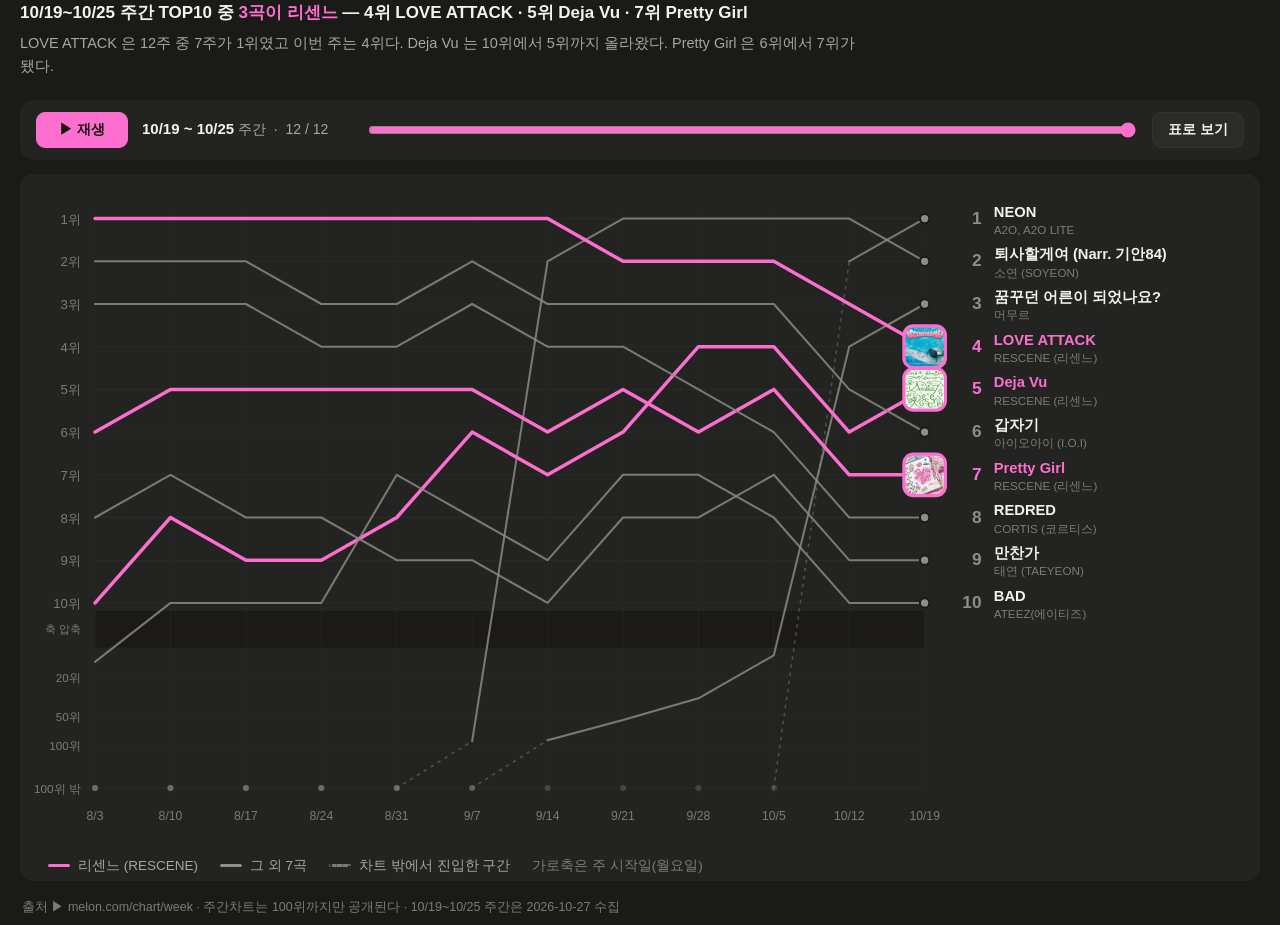
==== commit b23bded4: "data: 광고 22곳 · 155편 (우리은행·갤럭시 Z 폴드8 추가) · 멜론 주간 10/19~25 (10-31) Co-Authored-By: Claude Opus 5.5 <no" ====
--- a/melon-chart.html
+++ b/melon-chart.html
@@ -86,7 +86,7 @@
 <div class="tip" id="tip"></div>
 
 <script>
-const D = {"곡":[{"곡":"퇴사할게여 (Narr. 기안84)","아티스트":"소연 (SOYEON)","앨범":"끝내주는 인생","곡ID":"602862199","최종순위":1,"리센느":false,"순위":[null,null,null,null,null,null,null,null,91,2,1,1],"cover":null},{"곡":"LOVE ATTACK","아티스트":"RESCENE (리센느)","앨범":"SCENEDROME","곡ID":"37928381","최종순위":2,"리센느":true,"순위":[1,1,1,1,1,1,1,1,1,1,2,2],"cover":"[data-uri]"},{"곡":"갑자기","아티스트":"아이오아이 (I.O.I)","앨범":"I.O.I 3rd MINI ALBUM [I.O.I : LOOP]","곡ID":"602024048","최종순위":3,"리센느":false,"순위":[2,2,2,2,2,2,3,3,2,3,3,3],"cover":null},{"곡":"Deja Vu","아티스트":"RESCENE (리센느)","앨범":"Dearest","곡ID":"39231685","최종순위":4,"리센느":true,"순위":[23,16,13,10,8,9,9,8,6,7,6,4],"cover":"[data-uri]"},{"곡":"REDRED","아티스트":"CORTIS (코르티스)","앨범":"GREENGREEN","곡ID":"601807965","최종순위":5,"리센느":false,"순위":[3,3,3,3,3,3,4,4,3,4,4,5],"cover":null},{"곡":"Pretty Girl","아티스트":"RESCENE (리센느)","앨범":"Pretty Girl - Special Single","곡ID":"602450078","최종순위":6,"리센느":true,"순위":[6,6,6,6,5,5,5,5,5,6,5,6],"cover":"[data-uri]"},{"곡":"BAD","아티스트":"ATEEZ(에이티즈)","앨범":"GOLDEN HOUR : Part.5","곡ID":"602322595","최종순위":7,"리센느":false,"순위":[33,21,17,14,10,10,10,7,8,9,7,7],"cover":null},{"곡":"만찬가","아티스트":"태연 (TAEYEON)","앨범":"J-POP REMAKE Vol.1","곡ID":"602377105","최종순위":8,"리센느":false,"순위":[15,12,9,8,7,8,8,9,9,10,8,8],"cover":null},{"곡":"LEMONADE","아티스트":"aespa","앨범":"LEMONADE - The 2nd Album","곡ID":"602115220","최종순위":9,"리센느":false,"순위":[4,4,4,4,4,4,6,6,7,11,10,9],"cover":null},{"곡":"BiiiG","아티스트":"BIGBANG (빅뱅)","앨범":"BiiiG","곡ID":"602839323","최종순위":10,"리센느":false,"순위":[null,null,null,null,null,6,2,2,4,5,9,10],"cover":null}],"주":[{"기준":"2026-07-13~2026-07-19","시작":"2026-07-13","끝":"2026-07-19"},{"기준":"2026-07-20~2026-07-26","시작":"2026-07-20","끝":"2026-07-26"},{"기준":"2026-07-27~2026-08-02","시작":"2026-07-27","끝":"2026-08-02"},{"기준":"2026-08-03~2026-08-09","시작":"2026-08-03","끝":"2026-08-09"},{"기준":"2026-08-10~2026-08-16","시작":"2026-08-10","끝":"2026-08-16"},{"기준":"2026-08-17~2026-08-23","시작":"2026-08-17","끝":"2026-08-23"},{"기준":"2026-08-24~2026-08-30","시작":"2026-08-24","끝":"2026-08-30"},{"기준":"2026-08-31~2026-09-06","시작":"2026-08-31","끝":"2026-09-06"},{"기준":"2026-09-07~2026-09-13","시작":"2026-09-07","끝":"2026-09-13"},{"기준":"2026-09-14~2026-09-20","시작":"2026-09-14","끝":"2026-09-20"},{"기준":"2026-09-21~2026-09-27","시작":"2026-09-21","끝":"2026-09-27"},{"기준":"2026-09-28~2026-10-04","시작":"2026-09-28","끝":"2026-10-04"}],"문구":{"타이틀":"멜론 주간 TOP10, 지난 12주 순위 추이","부제":"9/28~10/4 주간 TOP10 중 3곡이 리센느 — 2위 LOVE ATTACK · 4위 Deja Vu · 6위 Pretty Girl","리드":"LOVE ATTACK 은 12주 중 10주가 1위였고 이번 주는 2위다. Deja Vu 는 23위에서 4위까지 올라왔다. Pretty Girl 은 12주 내내 5~6위다.","꼬리":"출처 ▶ melon.com/chart/week · 주간차트는 100위까지만 공개된다 · 9/28~10/4 주간은 2026-10-05 수집"},"범례":[{"종류":"선","색":"var(--pink)","글":"리센느 (RESCENE)"},{"종류":"선","색":"var(--gray)","글":"그 외 7곡"},{"종류":"점선","글":"차트 밖에서 진입한 구간"},{"종류":"글","글":"가로축은 주 시작일(월요일)"}]};
+const D = {"곡":[{"곡":"NEON","아티스트":"A2O, A2O LITE","앨범":"NEON","곡ID":"603382333","최종순위":1,"리센느":false,"순위":[null,null,null,null,null,null,null,null,null,null,2,1],"cover":null},{"곡":"퇴사할게여 (Narr. 기안84)","아티스트":"소연 (SOYEON)","앨범":"끝내주는 인생","곡ID":"602862199","최종순위":2,"리센느":false,"순위":[null,null,null,null,null,91,2,1,1,1,1,2],"cover":null},{"곡":"꿈꾸던 어른이 되었나요?","아티스트":"머무르","앨범":"꿈꾸던 어른이 되었나요?","곡ID":"602290711","최종순위":3,"리센느":false,"순위":[null,null,null,null,null,null,89,55,33,12,4,3],"cover":null},{"곡":"LOVE ATTACK","아티스트":"RESCENE (리센느)","앨범":"SCENEDROME","곡ID":"37928381","최종순위":4,"리센느":true,"순위":[1,1,1,1,1,1,1,2,2,2,3,4],"cover":"[data-uri]"},{"곡":"Deja Vu","아티스트":"RESCENE (리센느)","앨범":"Dearest","곡ID":"39231685","최종순위":5,"리센느":true,"순위":[10,8,9,9,8,6,7,6,4,4,6,5],"cover":"[data-uri]"},{"곡":"갑자기","아티스트":"아이오아이 (I.O.I)","앨범":"I.O.I 3rd MINI ALBUM [I.O.I : LOOP]","곡ID":"602024048","최종순위":6,"리센느":false,"순위":[2,2,2,3,3,2,3,3,3,3,5,6],"cover":null},{"곡":"Pretty Girl","아티스트":"RESCENE (리센느)","앨범":"Pretty Girl - Special Single","곡ID":"602450078","최종순위":7,"리센느":true,"순위":[6,5,5,5,5,5,6,5,6,5,7,7],"cover":"[data-uri]"},{"곡":"REDRED","아티스트":"CORTIS (코르티스)","앨범":"GREENGREEN","곡ID":"601807965","최종순위":8,"리센느":false,"순위":[3,3,3,4,4,3,4,4,5,6,8,8],"cover":null},{"곡":"만찬가","아티스트":"태연 (TAEYEON)","앨범":"J-POP REMAKE Vol.1","곡ID":"602377105","최종순위":9,"리센느":false,"순위":[8,7,8,8,9,9,10,8,8,7,9,9],"cover":null},{"곡":"BAD","아티스트":"ATEEZ(에이티즈)","앨범":"GOLDEN HOUR : Part.5","곡ID":"602322595","최종순위":10,"리센느":false,"순위":[14,10,10,10,7,8,9,7,7,8,10,10],"cover":null}],"주":[{"기준":"2026-08-03~2026-08-09","시작":"2026-08-03","끝":"2026-08-09"},{"기준":"2026-08-10~2026-08-16","시작":"2026-08-10","끝":"2026-08-16"},{"기준":"2026-08-17~2026-08-23","시작":"2026-08-17","끝":"2026-08-23"},{"기준":"2026-08-24~2026-08-30","시작":"2026-08-24","끝":"2026-08-30"},{"기준":"2026-08-31~2026-09-06","시작":"2026-08-31","끝":"2026-09-06"},{"기준":"2026-09-07~2026-09-13","시작":"2026-09-07","끝":"2026-09-13"},{"기준":"2026-09-14~2026-09-20","시작":"2026-09-14","끝":"2026-09-20"},{"기준":"2026-09-21~2026-09-27","시작":"2026-09-21","끝":"2026-09-27"},{"기준":"2026-09-28~2026-10-04","시작":"2026-09-28","끝":"2026-10-04"},{"기준":"2026-10-05~2026-10-11","시작":"2026-10-05","끝":"2026-10-11"},{"기준":"2026-10-12~2026-10-18","시작":"2026-10-12","끝":"2026-10-18"},{"기준":"2026-10-19~2026-10-25","시작":"2026-10-19","끝":"2026-10-25"}],"문구":{"타이틀":"멜론 주간 TOP10, 지난 12주 순위 추이","부제":"10/19~10/25 주간 TOP10 중 3곡이 리센느 — 4위 LOVE ATTACK · 5위 Deja Vu · 7위 Pretty Girl","리드":"LOVE ATTACK 은 12주 중 7주가 1위였고 이번 주는 4위다. Deja Vu 는 10위에서 5위까지 올라왔다. Pretty Girl 은 6위에서 7위가 됐다.","꼬리":"출처 ▶ melon.com/chart/week · 주간차트는 100위까지만 공개된다 · 10/19~10/25 주간은 2026-10-27 수집"},"범례":[{"종류":"선","색":"var(--pink)","글":"리센느 (RESCENE)"},{"종류":"선","색":"var(--gray)","글":"그 외 7곡"},{"종류":"점선","글":"차트 밖에서 진입한 구간"},{"종류":"글","글":"가로축은 주 시작일(월요일)"}]};
 const 곡 = D.곡, 주 = D.주, N = 주.length;
 document.getElementById('ttl').textContent  = D.문구.타이틀;
 document.getElementById('lead').textContent = D.문구.리드;
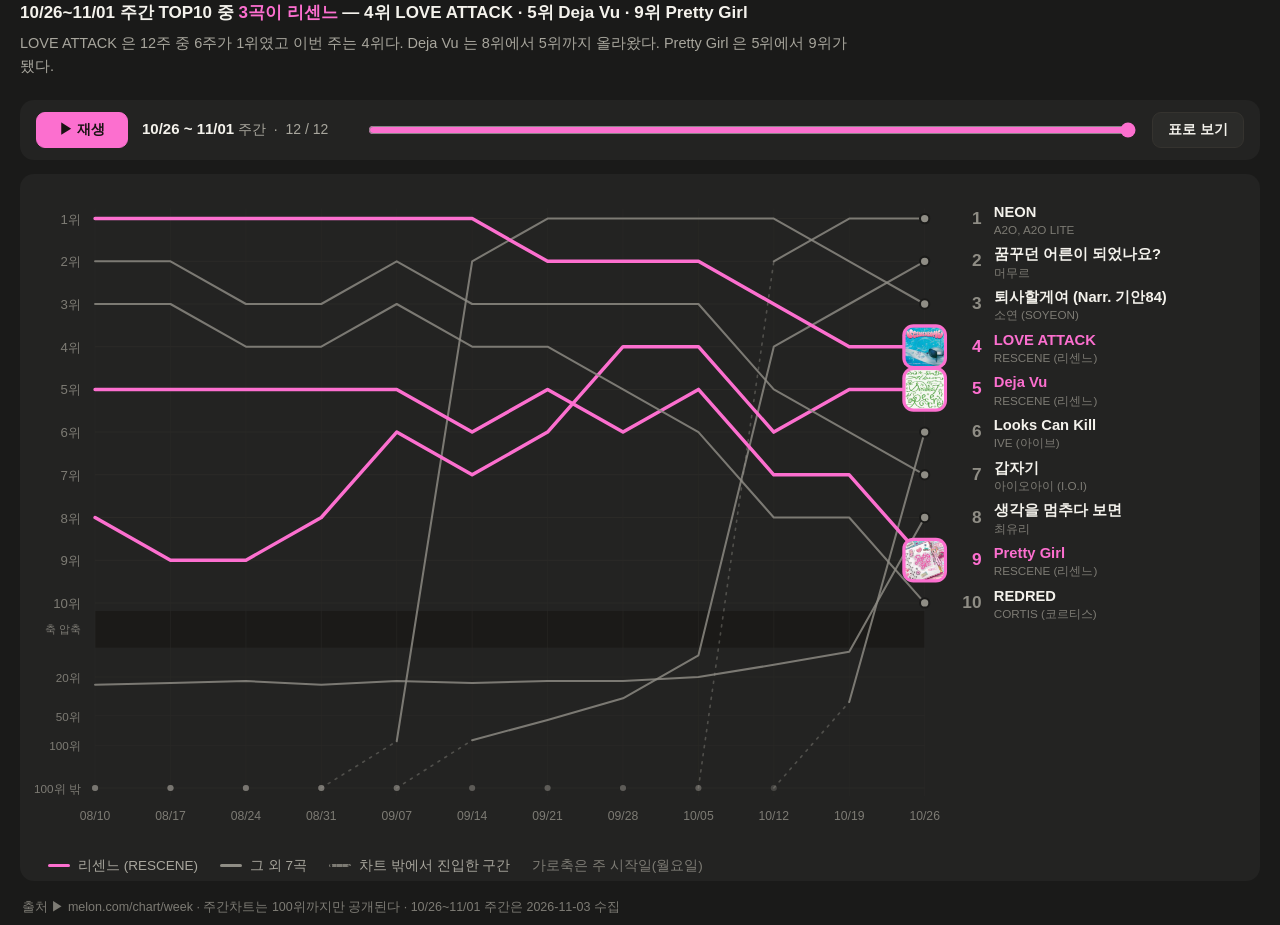
==== commit efa240ac: "멜론 주간 TOP10 12주 — 10/26~11/01 주 반영, 날짜 두 자리 Co-Authored-By: Claude Opus 5.5 <noreply@anthropic.com>" ====
--- a/melon-chart.html
+++ b/melon-chart.html
@@ -86,7 +86,7 @@
 <div class="tip" id="tip"></div>
 
 <script>
-const D = {"곡":[{"곡":"NEON","아티스트":"A2O, A2O LITE","앨범":"NEON","곡ID":"603382333","최종순위":1,"리센느":false,"순위":[null,null,null,null,null,null,null,null,null,null,2,1],"cover":null},{"곡":"퇴사할게여 (Narr. 기안84)","아티스트":"소연 (SOYEON)","앨범":"끝내주는 인생","곡ID":"602862199","최종순위":2,"리센느":false,"순위":[null,null,null,null,null,91,2,1,1,1,1,2],"cover":null},{"곡":"꿈꾸던 어른이 되었나요?","아티스트":"머무르","앨범":"꿈꾸던 어른이 되었나요?","곡ID":"602290711","최종순위":3,"리센느":false,"순위":[null,null,null,null,null,null,89,55,33,12,4,3],"cover":null},{"곡":"LOVE ATTACK","아티스트":"RESCENE (리센느)","앨범":"SCENEDROME","곡ID":"37928381","최종순위":4,"리센느":true,"순위":[1,1,1,1,1,1,1,2,2,2,3,4],"cover":"[data-uri]"},{"곡":"Deja Vu","아티스트":"RESCENE (리센느)","앨범":"Dearest","곡ID":"39231685","최종순위":5,"리센느":true,"순위":[10,8,9,9,8,6,7,6,4,4,6,5],"cover":"[data-uri]"},{"곡":"갑자기","아티스트":"아이오아이 (I.O.I)","앨범":"I.O.I 3rd MINI ALBUM [I.O.I : LOOP]","곡ID":"602024048","최종순위":6,"리센느":false,"순위":[2,2,2,3,3,2,3,3,3,3,5,6],"cover":null},{"곡":"Pretty Girl","아티스트":"RESCENE (리센느)","앨범":"Pretty Girl - Special Single","곡ID":"602450078","최종순위":7,"리센느":true,"순위":[6,5,5,5,5,5,6,5,6,5,7,7],"cover":"[data-uri]"},{"곡":"REDRED","아티스트":"CORTIS (코르티스)","앨범":"GREENGREEN","곡ID":"601807965","최종순위":8,"리센느":false,"순위":[3,3,3,4,4,3,4,4,5,6,8,8],"cover":null},{"곡":"만찬가","아티스트":"태연 (TAEYEON)","앨범":"J-POP REMAKE Vol.1","곡ID":"602377105","최종순위":9,"리센느":false,"순위":[8,7,8,8,9,9,10,8,8,7,9,9],"cover":null},{"곡":"BAD","아티스트":"ATEEZ(에이티즈)","앨범":"GOLDEN HOUR : Part.5","곡ID":"602322595","최종순위":10,"리센느":false,"순위":[14,10,10,10,7,8,9,7,7,8,10,10],"cover":null}],"주":[{"기준":"2026-08-03~2026-08-09","시작":"2026-08-03","끝":"2026-08-09"},{"기준":"2026-08-10~2026-08-16","시작":"2026-08-10","끝":"2026-08-16"},{"기준":"2026-08-17~2026-08-23","시작":"2026-08-17","끝":"2026-08-23"},{"기준":"2026-08-24~2026-08-30","시작":"2026-08-24","끝":"2026-08-30"},{"기준":"2026-08-31~2026-09-06","시작":"2026-08-31","끝":"2026-09-06"},{"기준":"2026-09-07~2026-09-13","시작":"2026-09-07","끝":"2026-09-13"},{"기준":"2026-09-14~2026-09-20","시작":"2026-09-14","끝":"2026-09-20"},{"기준":"2026-09-21~2026-09-27","시작":"2026-09-21","끝":"2026-09-27"},{"기준":"2026-09-28~2026-10-04","시작":"2026-09-28","끝":"2026-10-04"},{"기준":"2026-10-05~2026-10-11","시작":"2026-10-05","끝":"2026-10-11"},{"기준":"2026-10-12~2026-10-18","시작":"2026-10-12","끝":"2026-10-18"},{"기준":"2026-10-19~2026-10-25","시작":"2026-10-19","끝":"2026-10-25"}],"문구":{"타이틀":"멜론 주간 TOP10, 지난 12주 순위 추이","부제":"10/19~10/25 주간 TOP10 중 3곡이 리센느 — 4위 LOVE ATTACK · 5위 Deja Vu · 7위 Pretty Girl","리드":"LOVE ATTACK 은 12주 중 7주가 1위였고 이번 주는 4위다. Deja Vu 는 10위에서 5위까지 올라왔다. Pretty Girl 은 6위에서 7위가 됐다.","꼬리":"출처 ▶ melon.com/chart/week · 주간차트는 100위까지만 공개된다 · 10/19~10/25 주간은 2026-10-27 수집"},"범례":[{"종류":"선","색":"var(--pink)","글":"리센느 (RESCENE)"},{"종류":"선","색":"var(--gray)","글":"그 외 7곡"},{"종류":"점선","글":"차트 밖에서 진입한 구간"},{"종류":"글","글":"가로축은 주 시작일(월요일)"}]};
+const D = {"곡":[{"곡":"NEON","아티스트":"A2O, A2O LITE","앨범":"NEON","곡ID":"603382333","최종순위":1,"리센느":false,"순위":[null,null,null,null,null,null,null,null,null,2,1,1],"cover":null},{"곡":"꿈꾸던 어른이 되었나요?","아티스트":"머무르","앨범":"꿈꾸던 어른이 되었나요?","곡ID":"602290711","최종순위":2,"리센느":false,"순위":[null,null,null,null,null,89,55,33,12,4,3,2],"cover":null},{"곡":"퇴사할게여 (Narr. 기안84)","아티스트":"소연 (SOYEON)","앨범":"끝내주는 인생","곡ID":"602862199","최종순위":3,"리센느":false,"순위":[null,null,null,null,91,2,1,1,1,1,2,3],"cover":null},{"곡":"LOVE ATTACK","아티스트":"RESCENE (리센느)","앨범":"SCENEDROME","곡ID":"37928381","최종순위":4,"리센느":true,"순위":[1,1,1,1,1,1,2,2,2,3,4,4],"cover":"[data-uri]"},{"곡":"Deja Vu","아티스트":"RESCENE (리센느)","앨범":"Dearest","곡ID":"39231685","최종순위":5,"리센느":true,"순위":[8,9,9,8,6,7,6,4,4,6,5,5],"cover":"[data-uri]"},{"곡":"Looks Can Kill","아티스트":"IVE (아이브)","앨범":"Looks Can Kill","곡ID":"603448999","최종순위":6,"리센느":false,"순위":[null,null,null,null,null,null,null,null,null,null,36,6],"cover":null},{"곡":"갑자기","아티스트":"아이오아이 (I.O.I)","앨범":"I.O.I 3rd MINI ALBUM [I.O.I : LOOP]","곡ID":"602024048","최종순위":7,"리센느":false,"순위":[2,2,3,3,2,3,3,3,3,5,6,7],"cover":null},{"곡":"생각을 멈추다 보면","아티스트":"최유리","앨범":"생각을 멈추다 보면","곡ID":"36985781","최종순위":8,"리센느":false,"순위":[24,23,22,24,22,23,22,22,20,15,11,8],"cover":null},{"곡":"Pretty Girl","아티스트":"RESCENE (리센느)","앨범":"Pretty Girl - Special Single","곡ID":"602450078","최종순위":9,"리센느":true,"순위":[5,5,5,5,5,6,5,6,5,7,7,9],"cover":"[data-uri]"},{"곡":"REDRED","아티스트":"CORTIS (코르티스)","앨범":"GREENGREEN","곡ID":"601807965","최종순위":10,"리센느":false,"순위":[3,3,4,4,3,4,4,5,6,8,8,10],"cover":null}],"주":[{"기준":"2026-08-10~2026-08-16","시작":"2026-08-10","끝":"2026-08-16"},{"기준":"2026-08-17~2026-08-23","시작":"2026-08-17","끝":"2026-08-23"},{"기준":"2026-08-24~2026-08-30","시작":"2026-08-24","끝":"2026-08-30"},{"기준":"2026-08-31~2026-09-06","시작":"2026-08-31","끝":"2026-09-06"},{"기준":"2026-09-07~2026-09-13","시작":"2026-09-07","끝":"2026-09-13"},{"기준":"2026-09-14~2026-09-20","시작":"2026-09-14","끝":"2026-09-20"},{"기준":"2026-09-21~2026-09-27","시작":"2026-09-21","끝":"2026-09-27"},{"기준":"2026-09-28~2026-10-04","시작":"2026-09-28","끝":"2026-10-04"},{"기준":"2026-10-05~2026-10-11","시작":"2026-10-05","끝":"2026-10-11"},{"기준":"2026-10-12~2026-10-18","시작":"2026-10-12","끝":"2026-10-18"},{"기준":"2026-10-19~2026-10-25","시작":"2026-10-19","끝":"2026-10-25"},{"기준":"2026-10-26~2026-11-01","시작":"2026-10-26","끝":"2026-11-01"}],"문구":{"타이틀":"멜론 주간 TOP10, 지난 12주 순위 추이","부제":"10/26~11/01 주간 TOP10 중 3곡이 리센느 — 4위 LOVE ATTACK · 5위 Deja Vu · 9위 Pretty Girl","리드":"LOVE ATTACK 은 12주 중 6주가 1위였고 이번 주는 4위다. Deja Vu 는 8위에서 5위까지 올라왔다. Pretty Girl 은 5위에서 9위가 됐다.","꼬리":"출처 ▶ melon.com/chart/week · 주간차트는 100위까지만 공개된다 · 10/26~11/01 주간은 2026-11-03 수집"},"범례":[{"종류":"선","색":"var(--pink)","글":"리센느 (RESCENE)"},{"종류":"선","색":"var(--gray)","글":"그 외 7곡"},{"종류":"점선","글":"차트 밖에서 진입한 구간"},{"종류":"글","글":"가로축은 주 시작일(월요일)"}]};
 const 곡 = D.곡, 주 = D.주, N = 주.length;
 document.getElementById('ttl').textContent  = D.문구.타이틀;
 document.getElementById('lead').textContent = D.문구.리드;
@@ -160,7 +160,7 @@
  t.textContent='100위 밖'; gStatic.append(t);}
 
 /* 가로축 — 칸이 많은 편(107주)은 다 적으면 뭉개지므로 데이터가 라벨을 골라 준다 */
-const x라벨 = D.x라벨 || 주.map((w,i)=>({i:i, 글:(+w.시작.split('-')[1])+'/'+(+w.시작.split('-')[2])}));
+const x라벨 = D.x라벨 || 주.map((w,i)=>({i:i, 글:w.시작.slice(5).replace('-','/')}));
 const x라벨정리 = x라벨.filter((v,k,a)=> k===a.length-1 || (a[k+1].i - v.i) > (N-1)/22);
 x라벨정리.forEach(({i,글})=>{
   gStatic.append(el('line',{x1:x(i),x2:x(i),y1:T-10,y2:OUT+8,stroke:'var(--grid)','stroke-width':1,opacity:.5}));
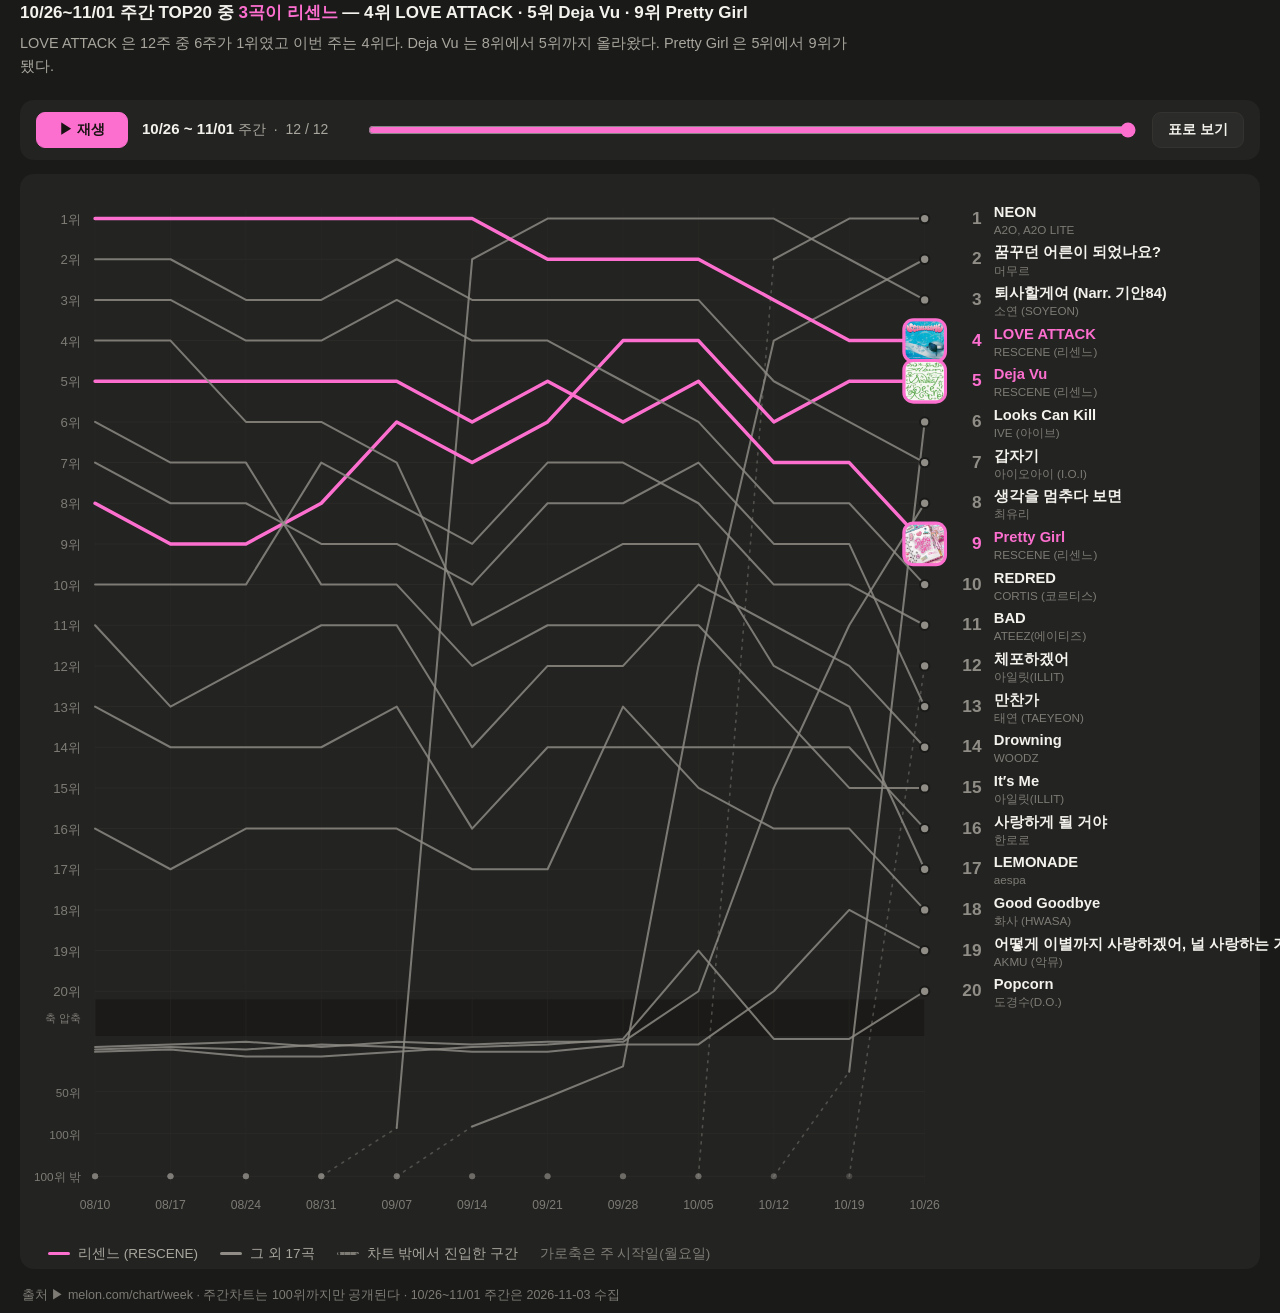
==== commit 98ff3466: "멜론 주간 차트 TOP10 → TOP20 Co-Authored-By: Claude Opus 5.5 <noreply@anthropic.com>" ====
--- a/melon-chart.html
+++ b/melon-chart.html
@@ -86,7 +86,7 @@
 <div class="tip" id="tip"></div>
 
 <script>
-const D = {"곡":[{"곡":"NEON","아티스트":"A2O, A2O LITE","앨범":"NEON","곡ID":"603382333","최종순위":1,"리센느":false,"순위":[null,null,null,null,null,null,null,null,null,2,1,1],"cover":null},{"곡":"꿈꾸던 어른이 되었나요?","아티스트":"머무르","앨범":"꿈꾸던 어른이 되었나요?","곡ID":"602290711","최종순위":2,"리센느":false,"순위":[null,null,null,null,null,89,55,33,12,4,3,2],"cover":null},{"곡":"퇴사할게여 (Narr. 기안84)","아티스트":"소연 (SOYEON)","앨범":"끝내주는 인생","곡ID":"602862199","최종순위":3,"리센느":false,"순위":[null,null,null,null,91,2,1,1,1,1,2,3],"cover":null},{"곡":"LOVE ATTACK","아티스트":"RESCENE (리센느)","앨범":"SCENEDROME","곡ID":"37928381","최종순위":4,"리센느":true,"순위":[1,1,1,1,1,1,2,2,2,3,4,4],"cover":"[data-uri]"},{"곡":"Deja Vu","아티스트":"RESCENE (리센느)","앨범":"Dearest","곡ID":"39231685","최종순위":5,"리센느":true,"순위":[8,9,9,8,6,7,6,4,4,6,5,5],"cover":"[data-uri]"},{"곡":"Looks Can Kill","아티스트":"IVE (아이브)","앨범":"Looks Can Kill","곡ID":"603448999","최종순위":6,"리센느":false,"순위":[null,null,null,null,null,null,null,null,null,null,36,6],"cover":null},{"곡":"갑자기","아티스트":"아이오아이 (I.O.I)","앨범":"I.O.I 3rd MINI ALBUM [I.O.I : LOOP]","곡ID":"602024048","최종순위":7,"리센느":false,"순위":[2,2,3,3,2,3,3,3,3,5,6,7],"cover":null},{"곡":"생각을 멈추다 보면","아티스트":"최유리","앨범":"생각을 멈추다 보면","곡ID":"36985781","최종순위":8,"리센느":false,"순위":[24,23,22,24,22,23,22,22,20,15,11,8],"cover":null},{"곡":"Pretty Girl","아티스트":"RESCENE (리센느)","앨범":"Pretty Girl - Special Single","곡ID":"602450078","최종순위":9,"리센느":true,"순위":[5,5,5,5,5,6,5,6,5,7,7,9],"cover":"[data-uri]"},{"곡":"REDRED","아티스트":"CORTIS (코르티스)","앨범":"GREENGREEN","곡ID":"601807965","최종순위":10,"리센느":false,"순위":[3,3,4,4,3,4,4,5,6,8,8,10],"cover":null}],"주":[{"기준":"2026-08-10~2026-08-16","시작":"2026-08-10","끝":"2026-08-16"},{"기준":"2026-08-17~2026-08-23","시작":"2026-08-17","끝":"2026-08-23"},{"기준":"2026-08-24~2026-08-30","시작":"2026-08-24","끝":"2026-08-30"},{"기준":"2026-08-31~2026-09-06","시작":"2026-08-31","끝":"2026-09-06"},{"기준":"2026-09-07~2026-09-13","시작":"2026-09-07","끝":"2026-09-13"},{"기준":"2026-09-14~2026-09-20","시작":"2026-09-14","끝":"2026-09-20"},{"기준":"2026-09-21~2026-09-27","시작":"2026-09-21","끝":"2026-09-27"},{"기준":"2026-09-28~2026-10-04","시작":"2026-09-28","끝":"2026-10-04"},{"기준":"2026-10-05~2026-10-11","시작":"2026-10-05","끝":"2026-10-11"},{"기준":"2026-10-12~2026-10-18","시작":"2026-10-12","끝":"2026-10-18"},{"기준":"2026-10-19~2026-10-25","시작":"2026-10-19","끝":"2026-10-25"},{"기준":"2026-10-26~2026-11-01","시작":"2026-10-26","끝":"2026-11-01"}],"문구":{"타이틀":"멜론 주간 TOP10, 지난 12주 순위 추이","부제":"10/26~11/01 주간 TOP10 중 3곡이 리센느 — 4위 LOVE ATTACK · 5위 Deja Vu · 9위 Pretty Girl","리드":"LOVE ATTACK 은 12주 중 6주가 1위였고 이번 주는 4위다. Deja Vu 는 8위에서 5위까지 올라왔다. Pretty Girl 은 5위에서 9위가 됐다.","꼬리":"출처 ▶ melon.com/chart/week · 주간차트는 100위까지만 공개된다 · 10/26~11/01 주간은 2026-11-03 수집"},"범례":[{"종류":"선","색":"var(--pink)","글":"리센느 (RESCENE)"},{"종류":"선","색":"var(--gray)","글":"그 외 7곡"},{"종류":"점선","글":"차트 밖에서 진입한 구간"},{"종류":"글","글":"가로축은 주 시작일(월요일)"}]};
+const D = {"곡":[{"곡":"NEON","아티스트":"A2O, A2O LITE","앨범":"NEON","곡ID":"603382333","최종순위":1,"리센느":false,"순위":[null,null,null,null,null,null,null,null,null,2,1,1],"cover":null},{"곡":"꿈꾸던 어른이 되었나요?","아티스트":"머무르","앨범":"꿈꾸던 어른이 되었나요?","곡ID":"602290711","최종순위":2,"리센느":false,"순위":[null,null,null,null,null,89,55,33,12,4,3,2],"cover":null},{"곡":"퇴사할게여 (Narr. 기안84)","아티스트":"소연 (SOYEON)","앨범":"끝내주는 인생","곡ID":"602862199","최종순위":3,"리센느":false,"순위":[null,null,null,null,91,2,1,1,1,1,2,3],"cover":null},{"곡":"LOVE ATTACK","아티스트":"RESCENE (리센느)","앨범":"SCENEDROME","곡ID":"37928381","최종순위":4,"리센느":true,"순위":[1,1,1,1,1,1,2,2,2,3,4,4],"cover":"[data-uri]"},{"곡":"Deja Vu","아티스트":"RESCENE (리센느)","앨범":"Dearest","곡ID":"39231685","최종순위":5,"리센느":true,"순위":[8,9,9,8,6,7,6,4,4,6,5,5],"cover":"[data-uri]"},{"곡":"Looks Can Kill","아티스트":"IVE (아이브)","앨범":"Looks Can Kill","곡ID":"603448999","최종순위":6,"리센느":false,"순위":[null,null,null,null,null,null,null,null,null,null,36,6],"cover":null},{"곡":"갑자기","아티스트":"아이오아이 (I.O.I)","앨범":"I.O.I 3rd MINI ALBUM [I.O.I : LOOP]","곡ID":"602024048","최종순위":7,"리센느":false,"순위":[2,2,3,3,2,3,3,3,3,5,6,7],"cover":null},{"곡":"생각을 멈추다 보면","아티스트":"최유리","앨범":"생각을 멈추다 보면","곡ID":"36985781","최종순위":8,"리센느":false,"순위":[24,23,22,24,22,23,22,22,20,15,11,8],"cover":null},{"곡":"Pretty Girl","아티스트":"RESCENE (리센느)","앨범":"Pretty Girl - Special Single","곡ID":"602450078","최종순위":9,"리센느":true,"순위":[5,5,5,5,5,6,5,6,5,7,7,9],"cover":"[data-uri]"},{"곡":"REDRED","아티스트":"CORTIS (코르티스)","앨범":"GREENGREEN","곡ID":"601807965","최종순위":10,"리센느":false,"순위":[3,3,4,4,3,4,4,5,6,8,8,10],"cover":null},{"곡":"BAD","아티스트":"ATEEZ(에이티즈)","앨범":"GOLDEN HOUR : Part.5","곡ID":"602322595","최종순위":11,"리센느":false,"순위":[10,10,10,7,8,9,7,7,8,10,10,11],"cover":null},{"곡":"체포하겠어","아티스트":"아일릿(ILLIT)","앨범":"BREAK EVEN","곡ID":"603709840","최종순위":12,"리센느":false,"순위":[null,null,null,null,null,null,null,null,null,null,null,12],"cover":null},{"곡":"만찬가","아티스트":"태연 (TAEYEON)","앨범":"J-POP REMAKE Vol.1","곡ID":"602377105","최종순위":13,"리센느":false,"순위":[7,8,8,9,9,10,8,8,7,9,9,13],"cover":null},{"곡":"Drowning","아티스트":"WOODZ","앨범":"OO-LI","곡ID":"36397952","최종순위":14,"리센느":false,"순위":[11,13,12,11,11,14,12,12,10,11,12,14],"cover":null},{"곡":"It′s Me","아티스트":"아일릿(ILLIT)","앨범":"MAMIHLAPINATAPAI","곡ID":"601899271","최종순위":15,"리센느":false,"순위":[6,7,7,10,10,12,11,11,11,13,15,15],"cover":null},{"곡":"사랑하게 될 거야","아티스트":"한로로","앨범":"이상비행","곡ID":"36730261","최종순위":16,"리센느":false,"순위":[13,14,14,14,13,16,14,14,14,14,14,16],"cover":null},{"곡":"LEMONADE","아티스트":"aespa","앨범":"LEMONADE - The 2nd Album","곡ID":"602115220","최종순위":17,"리센느":false,"순위":[4,4,6,6,7,11,10,9,9,12,13,17],"cover":null},{"곡":"Good Goodbye","아티스트":"화사 (HWASA)","앨범":"Good Goodbye","곡ID":"600287375","최종순위":18,"리센느":false,"순위":[16,17,16,16,16,17,17,13,15,16,16,18],"cover":null},{"곡":"어떻게 이별까지 사랑하겠어, 널 사랑하는 거지","아티스트":"AKMU (악뮤)","앨범":"항해","곡ID":"32061975","최종순위":19,"리센느":false,"순위":[25,24,25,23,24,26,26,23,23,20,18,19],"cover":null},{"곡":"Popcorn","아티스트":"도경수(D.O.)","앨범":"성장 - THE 3RD MINI ALBUM","곡ID":"37473973","최종순위":20,"리센느":false,"순위":[26,25,28,28,26,24,23,21,19,21,21,20],"cover":null}],"주":[{"기준":"2026-08-10~2026-08-16","시작":"2026-08-10","끝":"2026-08-16"},{"기준":"2026-08-17~2026-08-23","시작":"2026-08-17","끝":"2026-08-23"},{"기준":"2026-08-24~2026-08-30","시작":"2026-08-24","끝":"2026-08-30"},{"기준":"2026-08-31~2026-09-06","시작":"2026-08-31","끝":"2026-09-06"},{"기준":"2026-09-07~2026-09-13","시작":"2026-09-07","끝":"2026-09-13"},{"기준":"2026-09-14~2026-09-20","시작":"2026-09-14","끝":"2026-09-20"},{"기준":"2026-09-21~2026-09-27","시작":"2026-09-21","끝":"2026-09-27"},{"기준":"2026-09-28~2026-10-04","시작":"2026-09-28","끝":"2026-10-04"},{"기준":"2026-10-05~2026-10-11","시작":"2026-10-05","끝":"2026-10-11"},{"기준":"2026-10-12~2026-10-18","시작":"2026-10-12","끝":"2026-10-18"},{"기준":"2026-10-19~2026-10-25","시작":"2026-10-19","끝":"2026-10-25"},{"기준":"2026-10-26~2026-11-01","시작":"2026-10-26","끝":"2026-11-01"}],"문구":{"타이틀":"멜론 주간 TOP20, 지난 12주 순위 추이","부제":"10/26~11/01 주간 TOP20 중 3곡이 리센느 — 4위 LOVE ATTACK · 5위 Deja Vu · 9위 Pretty Girl","리드":"LOVE ATTACK 은 12주 중 6주가 1위였고 이번 주는 4위다. Deja Vu 는 8위에서 5위까지 올라왔다. Pretty Girl 은 5위에서 9위가 됐다.","꼬리":"출처 ▶ melon.com/chart/week · 주간차트는 100위까지만 공개된다 · 10/26~11/01 주간은 2026-11-03 수집"},"범례":[{"종류":"선","색":"var(--pink)","글":"리센느 (RESCENE)"},{"종류":"선","색":"var(--gray)","글":"그 외 17곡"},{"종류":"점선","글":"차트 밖에서 진입한 구간"},{"종류":"글","글":"가로축은 주 시작일(월요일)"}],"상위":20};
 const 곡 = D.곡, 주 = D.주, N = 주.length;
 document.getElementById('ttl').textContent  = D.문구.타이틀;
 document.getElementById('lead').textContent = D.문구.리드;
@@ -119,11 +119,14 @@
 if(축==='top10'){
   /* 1~10 위는 선형으로 높이의 대부분을 쓰고(이 편의 이야기가 전부 여기 있다),
      11~100 위는 그 아래 압축 구간에 로그로 담는다. 사이에 「축 압축」 띠를 둔다. */
-  const A1=T, A2=T+378, B1=A2+44, B2=A2+44+96;
+  /* 상위 = 10 또는 20(261106~). 줄 간격은 오른쪽 커버(44px)가 이웃 줄과 겹치지 않을 만큼 */
+  const 상위 = D.상위 || 10, 간격 = 상위 > 10 ? 40 : 42;
+  const A1=T, A2=T+(상위-1)*간격, B1=A2+44, B2=A2+44+96;
   BRK1=A2+8; BRK2=A2+44; OUT=B2+42;
-  y = r => r<=10 ? A1+(r-1)/9*(A2-A1)
-                 : B1+(lg(r)-lg(10))/(lg(100)-lg(10))*(B2-B1);
-  눈금=[[1,1],[2,1],[3,1],[4,1],[5,1],[6,1],[7,1],[8,1],[9,1],[10,1],[20,0],[50,0],[100,0]];
+  y = r => r<=상위 ? A1+(r-1)/(상위-1)*(A2-A1)
+                 : B1+(lg(r)-lg(상위))/(lg(100)-lg(상위))*(B2-B1);
+  눈금=[...Array(상위)].map((_,i)=>[i+1,1]).concat((상위 < 20 ? [[20,0]] : []).concat([[50,0],[100,0]]));
+  document.getElementById('chart').setAttribute('viewBox', '0 0 1200 ' + (OUT + 54));
 }else{
   /* 'log100' — 1~100 을 한 로그 축에 담는다. 순위가 100위 근처까지 오르내리는
      긴 구간을 볼 때 쓴다. 축이 끊기지 않으므로 압축 띠도 없다. */
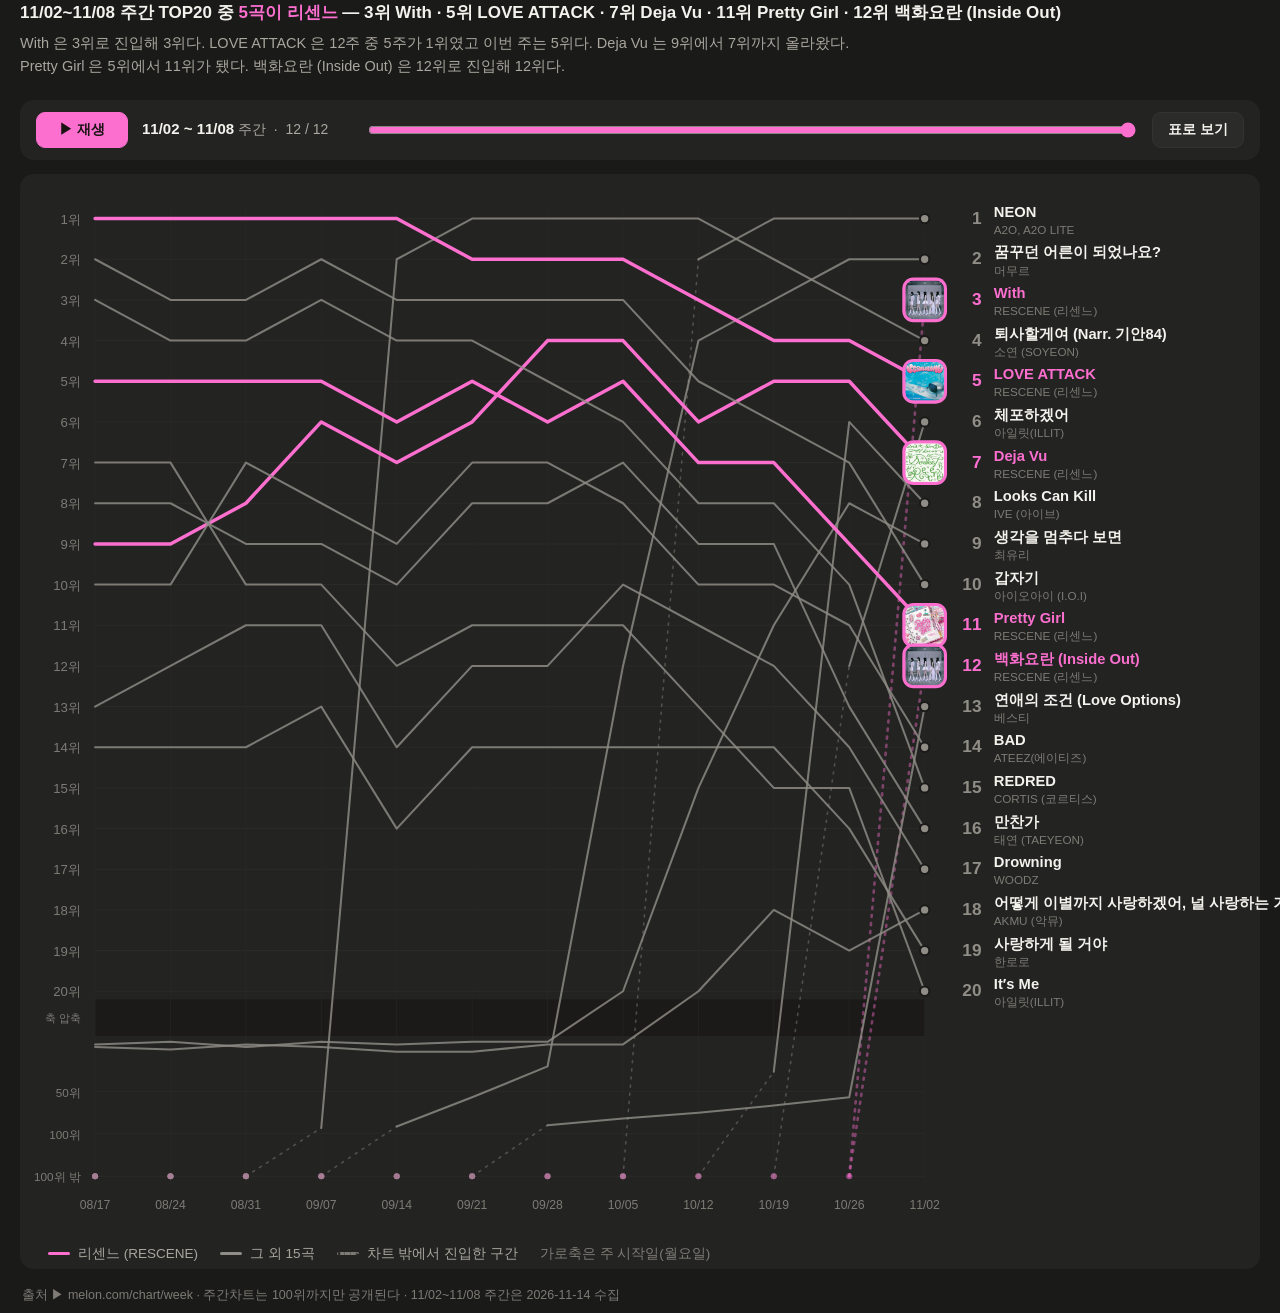
==== commit 1d5899a6: "멜론 주간 TOP10 12주 — 2026-11-02~2026-11-08 주" ====
--- a/melon-chart.html
+++ b/melon-chart.html
@@ -86,8 +86,13 @@
 <div class="tip" id="tip"></div>
 
 <script>
-const D = {"곡":[{"곡":"NEON","아티스트":"A2O, A2O LITE","앨범":"NEON","곡ID":"603382333","최종순위":1,"리센느":false,"순위":[null,null,null,null,null,null,null,null,null,2,1,1],"cover":null},{"곡":"꿈꾸던 어른이 되었나요?","아티스트":"머무르","앨범":"꿈꾸던 어른이 되었나요?","곡ID":"602290711","최종순위":2,"리센느":false,"순위":[null,null,null,null,null,89,55,33,12,4,3,2],"cover":null},{"곡":"퇴사할게여 (Narr. 기안84)","아티스트":"소연 (SOYEON)","앨범":"끝내주는 인생","곡ID":"602862199","최종순위":3,"리센느":false,"순위":[null,null,null,null,91,2,1,1,1,1,2,3],"cover":null},{"곡":"LOVE ATTACK","아티스트":"RESCENE (리센느)","앨범":"SCENEDROME","곡ID":"37928381","최종순위":4,"리센느":true,"순위":[1,1,1,1,1,1,2,2,2,3,4,4],"cover":"[data-uri]"},{"곡":"Deja Vu","아티스트":"RESCENE (리센느)","앨범":"Dearest","곡ID":"39231685","최종순위":5,"리센느":true,"순위":[8,9,9,8,6,7,6,4,4,6,5,5],"cover":"[data-uri]"},{"곡":"Looks Can Kill","아티스트":"IVE (아이브)","앨범":"Looks Can Kill","곡ID":"603448999","최종순위":6,"리센느":false,"순위":[null,null,null,null,null,null,null,null,null,null,36,6],"cover":null},{"곡":"갑자기","아티스트":"아이오아이 (I.O.I)","앨범":"I.O.I 3rd MINI ALBUM [I.O.I : LOOP]","곡ID":"602024048","최종순위":7,"리센느":false,"순위":[2,2,3,3,2,3,3,3,3,5,6,7],"cover":null},{"곡":"생각을 멈추다 보면","아티스트":"최유리","앨범":"생각을 멈추다 보면","곡ID":"36985781","최종순위":8,"리센느":false,"순위":[24,23,22,24,22,23,22,22,20,15,11,8],"cover":null},{"곡":"Pretty Girl","아티스트":"RESCENE (리센느)","앨범":"Pretty Girl - Special Single","곡ID":"602450078","최종순위":9,"리센느":true,"순위":[5,5,5,5,5,6,5,6,5,7,7,9],"cover":"[data-uri]"},{"곡":"REDRED","아티스트":"CORTIS (코르티스)","앨범":"GREENGREEN","곡ID":"601807965","최종순위":10,"리센느":false,"순위":[3,3,4,4,3,4,4,5,6,8,8,10],"cover":null},{"곡":"BAD","아티스트":"ATEEZ(에이티즈)","앨범":"GOLDEN HOUR : Part.5","곡ID":"602322595","최종순위":11,"리센느":false,"순위":[10,10,10,7,8,9,7,7,8,10,10,11],"cover":null},{"곡":"체포하겠어","아티스트":"아일릿(ILLIT)","앨범":"BREAK EVEN","곡ID":"603709840","최종순위":12,"리센느":false,"순위":[null,null,null,null,null,null,null,null,null,null,null,12],"cover":null},{"곡":"만찬가","아티스트":"태연 (TAEYEON)","앨범":"J-POP REMAKE Vol.1","곡ID":"602377105","최종순위":13,"리센느":false,"순위":[7,8,8,9,9,10,8,8,7,9,9,13],"cover":null},{"곡":"Drowning","아티스트":"WOODZ","앨범":"OO-LI","곡ID":"36397952","최종순위":14,"리센느":false,"순위":[11,13,12,11,11,14,12,12,10,11,12,14],"cover":null},{"곡":"It′s Me","아티스트":"아일릿(ILLIT)","앨범":"MAMIHLAPINATAPAI","곡ID":"601899271","최종순위":15,"리센느":false,"순위":[6,7,7,10,10,12,11,11,11,13,15,15],"cover":null},{"곡":"사랑하게 될 거야","아티스트":"한로로","앨범":"이상비행","곡ID":"36730261","최종순위":16,"리센느":false,"순위":[13,14,14,14,13,16,14,14,14,14,14,16],"cover":null},{"곡":"LEMONADE","아티스트":"aespa","앨범":"LEMONADE - The 2nd Album","곡ID":"602115220","최종순위":17,"리센느":false,"순위":[4,4,6,6,7,11,10,9,9,12,13,17],"cover":null},{"곡":"Good Goodbye","아티스트":"화사 (HWASA)","앨범":"Good Goodbye","곡ID":"600287375","최종순위":18,"리센느":false,"순위":[16,17,16,16,16,17,17,13,15,16,16,18],"cover":null},{"곡":"어떻게 이별까지 사랑하겠어, 널 사랑하는 거지","아티스트":"AKMU (악뮤)","앨범":"항해","곡ID":"32061975","최종순위":19,"리센느":false,"순위":[25,24,25,23,24,26,26,23,23,20,18,19],"cover":null},{"곡":"Popcorn","아티스트":"도경수(D.O.)","앨범":"성장 - THE 3RD MINI ALBUM","곡ID":"37473973","최종순위":20,"리센느":false,"순위":[26,25,28,28,26,24,23,21,19,21,21,20],"cover":null}],"주":[{"기준":"2026-08-10~2026-08-16","시작":"2026-08-10","끝":"2026-08-16"},{"기준":"2026-08-17~2026-08-23","시작":"2026-08-17","끝":"2026-08-23"},{"기준":"2026-08-24~2026-08-30","시작":"2026-08-24","끝":"2026-08-30"},{"기준":"2026-08-31~2026-09-06","시작":"2026-08-31","끝":"2026-09-06"},{"기준":"2026-09-07~2026-09-13","시작":"2026-09-07","끝":"2026-09-13"},{"기준":"2026-09-14~2026-09-20","시작":"2026-09-14","끝":"2026-09-20"},{"기준":"2026-09-21~2026-09-27","시작":"2026-09-21","끝":"2026-09-27"},{"기준":"2026-09-28~2026-10-04","시작":"2026-09-28","끝":"2026-10-04"},{"기준":"2026-10-05~2026-10-11","시작":"2026-10-05","끝":"2026-10-11"},{"기준":"2026-10-12~2026-10-18","시작":"2026-10-12","끝":"2026-10-18"},{"기준":"2026-10-19~2026-10-25","시작":"2026-10-19","끝":"2026-10-25"},{"기준":"2026-10-26~2026-11-01","시작":"2026-10-26","끝":"2026-11-01"}],"문구":{"타이틀":"멜론 주간 TOP20, 지난 12주 순위 추이","부제":"10/26~11/01 주간 TOP20 중 3곡이 리센느 — 4위 LOVE ATTACK · 5위 Deja Vu · 9위 Pretty Girl","리드":"LOVE ATTACK 은 12주 중 6주가 1위였고 이번 주는 4위다. Deja Vu 는 8위에서 5위까지 올라왔다. Pretty Girl 은 5위에서 9위가 됐다.","꼬리":"출처 ▶ melon.com/chart/week · 주간차트는 100위까지만 공개된다 · 10/26~11/01 주간은 2026-11-03 수집"},"범례":[{"종류":"선","색":"var(--pink)","글":"리센느 (RESCENE)"},{"종류":"선","색":"var(--gray)","글":"그 외 17곡"},{"종류":"점선","글":"차트 밖에서 진입한 구간"},{"종류":"글","글":"가로축은 주 시작일(월요일)"}],"상위":20};
-const 곡 = D.곡, 주 = D.주, N = 주.length;
+const D = {"곡":[{"곡":"NEON","아티스트":"A2O, A2O LITE","앨범":"NEON","곡ID":"603382333","최종순위":1,"리센느":false,"순위":[null,null,null,null,null,null,null,null,2,1,1,1],"cover":null},{"곡":"꿈꾸던 어른이 되었나요?","아티스트":"머무르","앨범":"꿈꾸던 어른이 되었나요?","곡ID":"602290711","최종순위":2,"리센느":false,"순위":[null,null,null,null,89,55,33,12,4,3,2,2],"cover":null},{"곡":"With","아티스트":"RESCENE (리센느)","앨범":"PULSE","곡ID":"603712834","최종순위":3,"리센느":true,"순위":[null,null,null,null,null,null,null,null,null,null,null,3],"cover":"[data-uri]"},{"곡":"퇴사할게여 (Narr. 기안84)","아티스트":"소연 (SOYEON)","앨범":"끝내주는 인생","곡ID":"602862199","최종순위":4,"리센느":false,"순위":[null,null,null,91,2,1,1,1,1,2,3,4],"cover":null},{"곡":"LOVE ATTACK","아티스트":"RESCENE (리센느)","앨범":"SCENEDROME","곡ID":"37928381","최종순위":5,"리센느":true,"순위":[1,1,1,1,1,2,2,2,3,4,4,5],"cover":"[data-uri]"},{"곡":"체포하겠어","아티스트":"아일릿(ILLIT)","앨범":"BREAK EVEN","곡ID":"603709840","최종순위":6,"리센느":false,"순위":[null,null,null,null,null,null,null,null,null,null,12,6],"cover":null},{"곡":"Deja Vu","아티스트":"RESCENE (리센느)","앨범":"Dearest","곡ID":"39231685","최종순위":7,"리센느":true,"순위":[9,9,8,6,7,6,4,4,6,5,5,7],"cover":"[data-uri]"},{"곡":"Looks Can Kill","아티스트":"IVE (아이브)","앨범":"Looks Can Kill","곡ID":"603448999","최종순위":8,"리센느":false,"순위":[null,null,null,null,null,null,null,null,null,36,6,8],"cover":null},{"곡":"생각을 멈추다 보면","아티스트":"최유리","앨범":"생각을 멈추다 보면","곡ID":"36985781","최종순위":9,"리센느":false,"순위":[23,22,24,22,23,22,22,20,15,11,8,9],"cover":null},{"곡":"갑자기","아티스트":"아이오아이 (I.O.I)","앨범":"I.O.I 3rd MINI ALBUM [I.O.I : LOOP]","곡ID":"602024048","최종순위":10,"리센느":false,"순위":[2,3,3,2,3,3,3,3,5,6,7,10],"cover":null},{"곡":"Pretty Girl","아티스트":"RESCENE (리센느)","앨범":"Pretty Girl - Special Single","곡ID":"602450078","최종순위":11,"리센느":true,"순위":[5,5,5,5,6,5,6,5,7,7,9,11],"cover":"[data-uri]"},{"곡":"백화요란 (Inside Out)","아티스트":"RESCENE (리센느)","앨범":"PULSE","곡ID":"603712835","최종순위":12,"리센느":true,"순위":[null,null,null,null,null,null,null,null,null,null,null,12],"cover":"[data-uri]"},{"곡":"연애의 조건 (Love Options)","아티스트":"베스티","앨범":"연애의 조건","곡ID":"4277838","최종순위":13,"리센느":false,"순위":[null,null,null,null,null,null,87,78,71,63,55,13],"cover":null},{"곡":"BAD","아티스트":"ATEEZ(에이티즈)","앨범":"GOLDEN HOUR : Part.5","곡ID":"602322595","최종순위":14,"리센느":false,"순위":[10,10,7,8,9,7,7,8,10,10,11,14],"cover":null},{"곡":"REDRED","아티스트":"CORTIS (코르티스)","앨범":"GREENGREEN","곡ID":"601807965","최종순위":15,"리센느":false,"순위":[3,4,4,3,4,4,5,6,8,8,10,15],"cover":null},{"곡":"만찬가","아티스트":"태연 (TAEYEON)","앨범":"J-POP REMAKE Vol.1","곡ID":"602377105","최종순위":16,"리센느":false,"순위":[8,8,9,9,10,8,8,7,9,9,13,16],"cover":null},{"곡":"Drowning","아티스트":"WOODZ","앨범":"OO-LI","곡ID":"36397952","최종순위":17,"리센느":false,"순위":[13,12,11,11,14,12,12,10,11,12,14,17],"cover":null},{"곡":"어떻게 이별까지 사랑하겠어, 널 사랑하는 거지","아티스트":"AKMU (악뮤)","앨범":"항해","곡ID":"32061975","최종순위":18,"리센느":false,"순위":[24,25,23,24,26,26,23,23,20,18,19,18],"cover":null},{"곡":"사랑하게 될 거야","아티스트":"한로로","앨범":"이상비행","곡ID":"36730261","최종순위":19,"리센느":false,"순위":[14,14,14,13,16,14,14,14,14,14,16,19],"cover":null},{"곡":"It′s Me","아티스트":"아일릿(ILLIT)","앨범":"MAMIHLAPINATAPAI","곡ID":"601899271","최종순위":20,"리센느":false,"순위":[7,7,10,10,12,11,11,11,13,15,15,20],"cover":null}],"주":[{"기준":"2026-08-17~2026-08-23","시작":"2026-08-17","끝":"2026-08-23"},{"기준":"2026-08-24~2026-08-30","시작":"2026-08-24","끝":"2026-08-30"},{"기준":"2026-08-31~2026-09-06","시작":"2026-08-31","끝":"2026-09-06"},{"기준":"2026-09-07~2026-09-13","시작":"2026-09-07","끝":"2026-09-13"},{"기준":"2026-09-14~2026-09-20","시작":"2026-09-14","끝":"2026-09-20"},{"기준":"2026-09-21~2026-09-27","시작":"2026-09-21","끝":"2026-09-27"},{"기준":"2026-09-28~2026-10-04","시작":"2026-09-28","끝":"2026-10-04"},{"기준":"2026-10-05~2026-10-11","시작":"2026-10-05","끝":"2026-10-11"},{"기준":"2026-10-12~2026-10-18","시작":"2026-10-12","끝":"2026-10-18"},{"기준":"2026-10-19~2026-10-25","시작":"2026-10-19","끝":"2026-10-25"},{"기준":"2026-10-26~2026-11-01","시작":"2026-10-26","끝":"2026-11-01"},{"기준":"2026-11-02~2026-11-08","시작":"2026-11-02","끝":"2026-11-08"}],"문구":{"타이틀":"멜론 주간 TOP20, 지난 12주 순위 추이","부제":"11/02~11/08 주간 TOP20 중 5곡이 리센느 — 3위 With · 5위 LOVE ATTACK · 7위 Deja Vu · 11위 Pretty Girl · 12위 백화요란 (Inside Out)","리드":"With 은 3위로 진입해 3위다. LOVE ATTACK 은 12주 중 5주가 1위였고 이번 주는 5위다. Deja Vu 는 9위에서 7위까지 올라왔다. Pretty Girl 은 5위에서 11위가 됐다. 백화요란 (Inside Out) 은 12위로 진입해 12위다.","꼬리":"출처 ▶ melon.com/chart/week · 주간차트는 100위까지만 공개된다 · 11/02~11/08 주간은 2026-11-14 수집"},"범례":[{"종류":"선","색":"var(--pink)","글":"리센느 (RESCENE)"},{"종류":"선","색":"var(--gray)","글":"그 외 15곡"},{"종류":"점선","글":"차트 밖에서 진입한 구간"},{"종류":"글","글":"가로축은 주 시작일(월요일)"}],"상위":20};
+/* 좁은 화면(폭 600px 이하, 261106~)은 리센느 곡만 그린다 — 20줄을 다 그리면 글자가 7px 로 준다.
+   축은 리센느 곡이 12주 동안 오간 범위까지만 선형으로, 글자는 1.35배. 전체 곡은 「표로 보기」에 남는다. */
+const 좁음 = matchMedia('(max-width:600px)').matches;
+matchMedia('(max-width:600px)').addEventListener('change', ()=>location.reload());
+const 곡 = 좁음 ? D.곡.filter(c=>c.리센느) : D.곡, 주 = D.주, N = 주.length;
+const k = 좁음 ? 1.35 : 1;
 document.getElementById('ttl').textContent  = D.문구.타이틀;
 document.getElementById('lead').textContent = D.문구.리드;
 document.getElementById('foot').textContent = D.문구.꼬리;
@@ -106,27 +111,36 @@
   sp.append(document.createTextNode(item.글));
   document.getElementById('legend').append(sp);
 });
+if(좁음){
+  const lg=document.getElementById('legend');
+  [...lg.children].forEach(sp=>{ if(/그 외/.test(sp.textContent)) sp.remove(); });
+  const sp=document.createElement('span'); sp.style.color='var(--ink3)';
+  sp.textContent='좁은 화면에서는 리센느 곡만 그린다 · 전체 '+D.곡.length+'곡은 「표로 보기」';
+  lg.append(sp);
+}
 
 /* ---------- 좌표 ----------
    순위 축은 두 구간이다. 1~10 위는 선형으로 높이의 대부분을 쓰고(이 편의 이야기가
    전부 여기 있다), 11~100 위는 그 아래 압축 구간에 로그로 담는다. 두 구간 사이에
    눈에 보이는 「축 압축」 띠를 두어 눈금이 이어지지 않는다는 것을 밝힌다.        */
-const W=1200, H=650, L=64, R=1200-320, T=36;
+const W=좁음?520:1200, L=좁음?54:64, R=W-(좁음?232:320), T=36;
 const lg=Math.log;
 const 축 = D.축 || 'top10';
 const 끊김 = D.끊김 || 'entry';          // 'entry' = 첫 진입만 점선 · '레인' = 빠진 구간을 레인으로 잇는다
-let y, 눈금, BRK1=null, BRK2=null, OUT;
+let y, 눈금, BRK1=null, BRK2=null, OUT, 상위축=10;
 if(축==='top10'){
   /* 1~10 위는 선형으로 높이의 대부분을 쓰고(이 편의 이야기가 전부 여기 있다),
      11~100 위는 그 아래 압축 구간에 로그로 담는다. 사이에 「축 압축」 띠를 둔다. */
   /* 상위 = 10 또는 20(261106~). 줄 간격은 오른쪽 커버(44px)가 이웃 줄과 겹치지 않을 만큼 */
-  const 상위 = D.상위 || 10, 간격 = 상위 > 10 ? 40 : 42;
+  const 리센느최저 = Math.max(...곡.filter(c=>c.리센느).flatMap(c=>c.순위.filter(r=>r!=null)), 1);
+  const 상위 = 좁음 ? Math.min(D.상위 || 10, Math.max(10, Math.ceil(리센느최저/5)*5)) : (D.상위 || 10);
+  const 간격 = 좁음 ? 46 : (상위 > 10 ? 40 : 42); 상위축 = 상위;
   const A1=T, A2=T+(상위-1)*간격, B1=A2+44, B2=A2+44+96;
   BRK1=A2+8; BRK2=A2+44; OUT=B2+42;
   y = r => r<=상위 ? A1+(r-1)/(상위-1)*(A2-A1)
                  : B1+(lg(r)-lg(상위))/(lg(100)-lg(상위))*(B2-B1);
   눈금=[...Array(상위)].map((_,i)=>[i+1,1]).concat((상위 < 20 ? [[20,0]] : []).concat([[50,0],[100,0]]));
-  document.getElementById('chart').setAttribute('viewBox', '0 0 1200 ' + (OUT + 54));
+  document.getElementById('chart').setAttribute('viewBox', '0 0 '+W+' ' + (OUT + 54*k));
 }else{
   /* 'log100' — 1~100 을 한 로그 축에 담는다. 순위가 100위 근처까지 오르내리는
      긴 구간을 볼 때 쓴다. 축이 끊기지 않으므로 압축 띠도 없다. */
@@ -148,26 +162,26 @@
 /* 축 압축 띠 — 눈금이 끊기는 자리를 눈에 보이게 둔다 (top10 축에만 있다) */
 if(BRK1!=null){
   gStatic.append(el('rect',{x:L,y:BRK1,width:R-L,height:BRK2-BRK1,fill:'#1b1a18'}));
-  const t=el('text',{x:L-14,y:(BRK1+BRK2)/2+4,fill:'var(--ink3)','font-size':10.5,'text-anchor':'end'});
-  t.textContent='축 압축'; gStatic.append(t);
+  const t=el('text',{x:L-14,y:(BRK1+BRK2)/2+4,fill:'var(--ink3)','font-size':(10.5)*k,'text-anchor':'end'});
+  t.textContent='축 압축'; if(!좁음) gStatic.append(t);
 }
 
 눈금.forEach(([r,강])=>{
   gStatic.append(el('line',{x1:L,x2:R,y1:y(r),y2:y(r),stroke:'var(--grid)','stroke-width':1,
                             opacity:강?1:.75}));
-  const t=el('text',{x:L-14,y:y(r)+5,fill:'var(--ink3)','font-size':강?13:11.5,'text-anchor':'end'});
-  t.textContent=r+'위'; gStatic.append(t);
+  const t=el('text',{x:L-14,y:y(r)+5,fill:'var(--ink3)','font-size':(강?13:11.5)*k,'text-anchor':'end'});
+  t.textContent=r+'위'; if(!(좁음 && 상위축>10 && 강 && r!==1 && r%5)) gStatic.append(t);
 });
 gStatic.append(el('line',{x1:L,x2:R,y1:OUT,y2:OUT,stroke:'var(--grid)','stroke-width':1}));
-{const t=el('text',{x:L-14,y:OUT+5,fill:'var(--ink3)','font-size':11.5,'text-anchor':'end'});
- t.textContent='100위 밖'; gStatic.append(t);}
+{const t=el('text',{x:L-14,y:OUT+5,fill:'var(--ink3)','font-size':(11.5)*k,'text-anchor':'end'});
+ t.textContent=좁음?'밖':'100위 밖'; gStatic.append(t);}
 
 /* 가로축 — 칸이 많은 편(107주)은 다 적으면 뭉개지므로 데이터가 라벨을 골라 준다 */
 const x라벨 = D.x라벨 || 주.map((w,i)=>({i:i, 글:w.시작.slice(5).replace('-','/')}));
-const x라벨정리 = x라벨.filter((v,k,a)=> k===a.length-1 || (a[k+1].i - v.i) > (N-1)/22);
+const x라벨정리 = (좁음 && !D.x라벨) ? x라벨.filter(v=> (N-1-v.i)%3===0) : x라벨.filter((v,j,a)=> j===a.length-1 || (a[j+1].i - v.i) > (N-1)/22);
 x라벨정리.forEach(({i,글})=>{
   gStatic.append(el('line',{x1:x(i),x2:x(i),y1:T-10,y2:OUT+8,stroke:'var(--grid)','stroke-width':1,opacity:.5}));
-  const t=el('text',{x:x(i),y:OUT+32,fill:'var(--ink3)','font-size':12,'text-anchor':'middle'});
+  const t=el('text',{x:x(i),y:OUT+32*k,fill:'var(--ink3)','font-size':(12)*k,'text-anchor':'middle'});
   t.textContent=글; gStatic.append(t);
 });
 
@@ -213,10 +227,10 @@
 
   /* 오른쪽 끝 직접 라벨 (순위 · 곡 · 아티스트) */
   c.lab = el('g');
-  const rk=el('text',{x:R+56,y:5,fill:c.color,'font-size':17,'font-weight':800,'text-anchor':'end'});
-  const nm=el('text',{x:R+68,y:-2,fill:c.리센느?'var(--pink)':'var(--ink)','font-size':14.5,
+  const rk=el('text',{x:R+56*k,y:5*k,fill:c.color,'font-size':(17)*k,'font-weight':800,'text-anchor':'end'});
+  const nm=el('text',{x:R+68*k,y:-2*k,fill:c.리센느?'var(--pink)':'var(--ink)','font-size':(14.5)*k,
                       'font-weight':c.리센느?800:600});
-  const ar=el('text',{x:R+68,y:15,fill:'var(--ink3)','font-size':11.5});
+  const ar=el('text',{x:R+68*k,y:15*k,fill:'var(--ink3)','font-size':(11.5)*k});
   nm.textContent=c.곡; ar.textContent=c.아티스트;
   c.lab.append(rk,nm,ar); c.labRank=rk;
   gLab.append(c.lab);
@@ -306,7 +320,7 @@
   const wi0=Math.min(Math.round(p),N-1);
   let prev=-1e9;
   보이는.forEach(c=>{
-    const ly=Math.max(c.cy, prev+38); prev=ly;
+    const ly=Math.max(c.cy, prev+38*k); prev=ly;
     c.lab.setAttribute('transform','translate(0,'+ly.toFixed(1)+')');
     const r=c.순위[wi0]; c.labRank.textContent = r!=null ? r : (끊김==='레인' ? '밖' : '');
   });
@@ -361,7 +375,7 @@
 const tw=document.getElementById('tablewrap'), tbtn=document.getElementById('tbtn');
 tw.innerHTML='<table><thead><tr><th>곡 · 아티스트</th>'+
   주.map(w=>'<th>'+w.시작.slice(5).replace('-','/')+'</th>').join('')+'</tr></thead><tbody>'+
-  곡.map(c=>'<tr class="'+(c.리센느?'rs':'')+'"><td>'+c.곡+' <span style="color:var(--ink3)">· '+c.아티스트+'</span></td>'+
+  D.곡.map(c=>'<tr class="'+(c.리센느?'rs':'')+'"><td>'+c.곡+' <span style="color:var(--ink3)">· '+c.아티스트+'</span></td>'+
     c.순위.map(r=>r==null?'<td class="out">밖</td>':'<td>'+r+'</td>').join('')+'</tr>').join('')+
   '</tbody></table><p style="font-size:12px;color:var(--ink3);margin:10px 2px 0">「밖」 = 그 주 100위 밖. 멜론 주간차트는 100위까지만 공개된다.</p>';
 tbtn.onclick=()=>{const on=tw.hidden; tw.hidden=!on; tbtn.setAttribute('aria-pressed',String(on));
